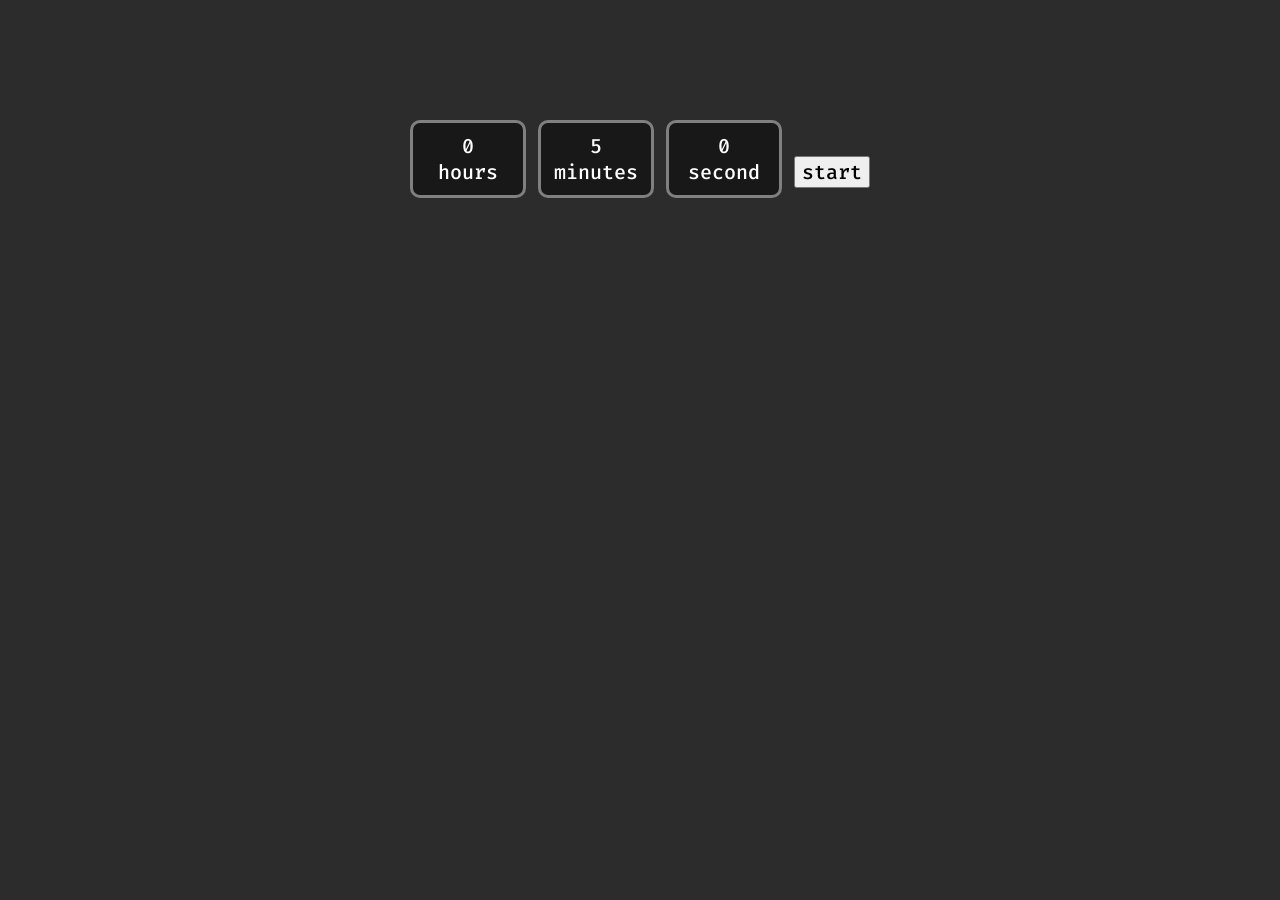
==== index.html @ ef61c363 "adding some files fixing a bug" ====
<!DOCTYPE html>
<html lang="en">
<head>

    <meta charset="UTF-8">
    <meta name="viewport" content="width=device-width, initial-scale=1.0">
    <title>Timer</title>
    <link rel="stylesheet" href="css/style.css">

</head>
<body>
    
    <section class="timer">

        <div>
            <div id="h">0</div>
            <div>hours</div>
        </div>

        <div>
            <div id="m">5</div>
            <div>minutes</div>
        </div>

        <div>
            <div id="s">0</div>
            <div>second</div>
        </div>

        <button onclick="play()" id="play"> start </button>

    </section>
<script src="js/script.js"></script>

</body>
</html>
---- css/style.css ----
@font-face {
     font-family: 'FiraCode';
     src: url(font/FiraCode-Medium.ttf);
 }

 * {
     margin: 0 auto;
     font-family: 'FiraCode';
     font-size: 20px;
     text-align: center;
 }

 body {
     background-color: #2c2c2c;
 }

 .timer>div {
     margin-top: 120px;
     color: white;
     background-color: #181818;
     border-radius: 10px;
     border: 3px solid grey;
     display: inline-block;
     padding: 10px 0;
     width: 110px;
 }
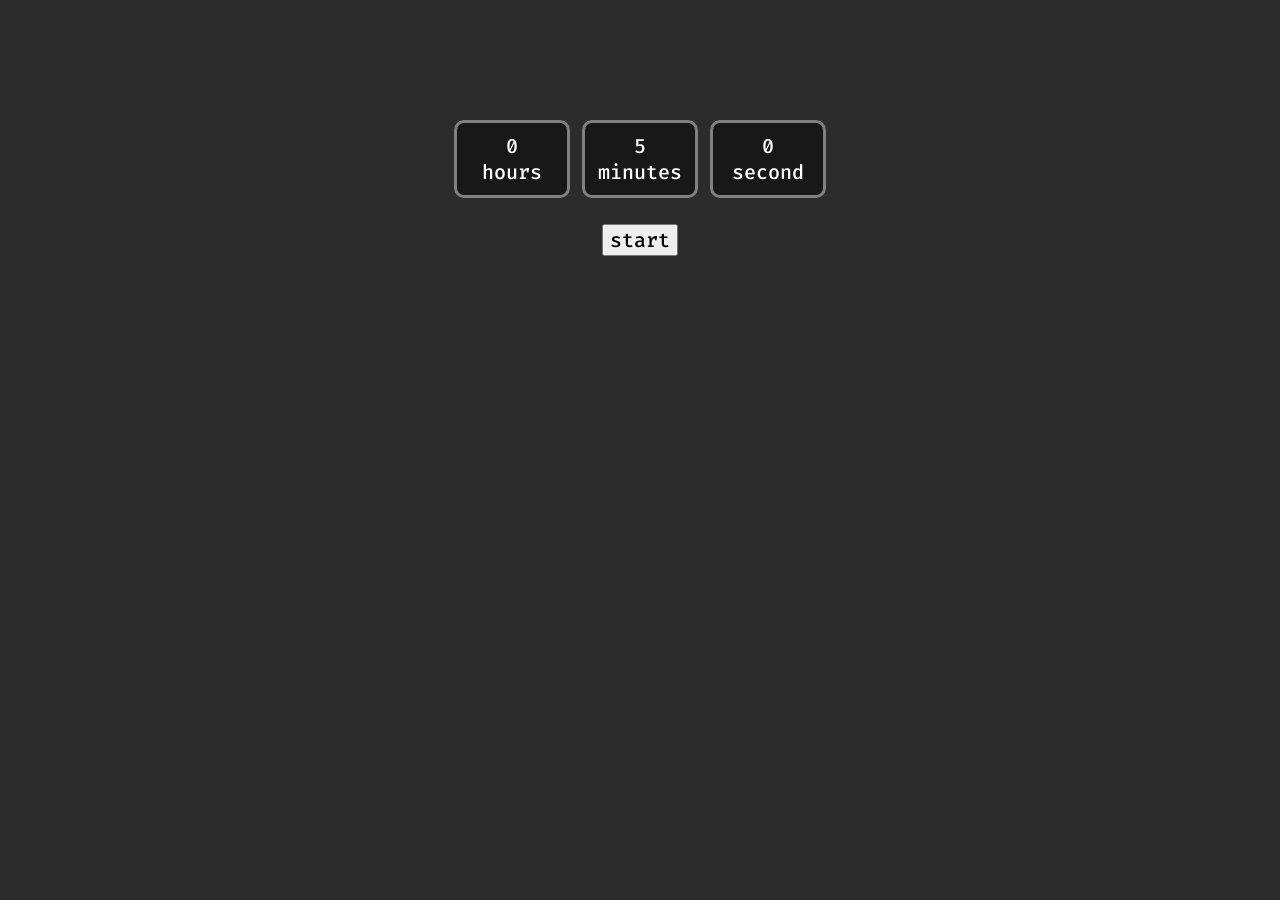
==== commit d0f4e175: "Merge pull request #1 from artin231/main making the project better" ====
--- a/index.html
+++ b/index.html
@@ -26,8 +26,10 @@
             <div id="s">0</div>
             <div>second</div>
         </div>
-
-        <button onclick="play()" id="play"> start </button>
+        <br>
+        <br>
+        <center><button onclick="play()" id="play"> start </button></center>
+        
 
     </section>
 <script src="js/script.js"></script>
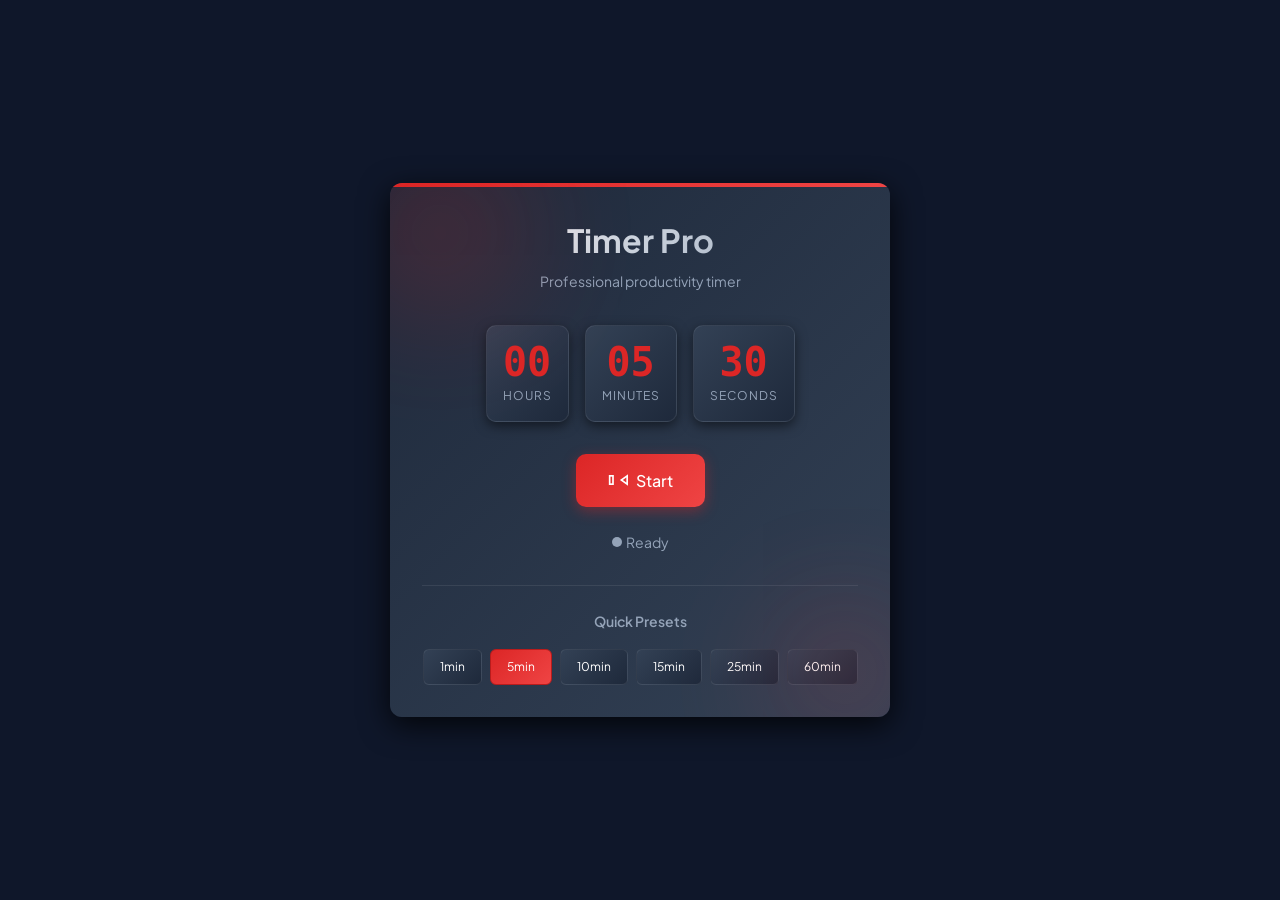
==== commit 2f333825: "Merge pull request #4 from shayanghad0/main debug" ====
--- a/index.html
+++ b/index.html
@@ -1,38 +1,916 @@
 <!DOCTYPE html>
 <html lang="en">
 <head>
-
     <meta charset="UTF-8">
     <meta name="viewport" content="width=device-width, initial-scale=1.0">
-    <title>Timer</title>
-    <link rel="stylesheet" href="css/style.css">
-
+    <title>Timer Pro - Productivity Timer</title>
+    <link rel="stylesheet" href="https://fonts.googleapis.com/css2?family=Plus+Jakarta+Sans:wght@300;400;500;600;700&display=swap">
+    <style>
+        @font-face {
+            font-family: 'VazirMatn';
+            src: url('./assets/fonts/Vazirmatn-Regular.ttf') format('truetype');
+            font-weight: 400;
+            font-style: normal;
+            font-display: swap;
+        }
+        @font-face {
+            font-family: 'VazirMatn';
+            src: url('./assets/fonts/Vazirmatn-Medium.ttf') format('truetype');
+            font-weight: 500;
+            font-style: normal;
+            font-display: swap;
+        }
+        @font-face {
+            font-family: 'VazirMatn';
+            src: url('./assets/fonts/Vazirmatn-Bold.ttf') format('truetype');
+            font-weight: 700;
+            font-style: normal;
+            font-display: swap;
+        }
+        :root {
+            --color-primary: #dc2626;
+            --color-primary-dark: #b91c1c;
+            --color-primary-light: #ef4444;
+            --color-secondary: #ef4444;
+            --color-accent: #059669;
+            --color-accent-light: #10b981;
+            --color-background: #0f172a;
+            --color-surface: #1e293b;
+            --color-foreground: #ffffff;
+            --color-muted: #334155;
+            --color-muted-foreground: #94a3b8;
+            --color-border: rgba(255, 255, 255, 0.08);
+            --color-destructive: #dc2626;
+            --color-ring: #dc2626;
+            --spacing-xs: 4px;
+            --spacing-sm: 8px;
+            --spacing-md: 16px;
+            --spacing-lg: 24px;
+            --spacing-xl: 32px;
+            --radius-sm: 6px;
+            --radius-md: 10px;
+            --radius-lg: 12px;
+            --shadow-sm: 0 1px 3px rgba(0, 0, 0, 0.3);
+            --shadow-md: 0 4px 12px rgba(0, 0, 0, 0.5);
+            --shadow-lg: 0 8px 30px rgba(0, 0, 0, 0.8);
+            --shadow-primary: 0 4px 14px rgba(220, 38, 38, 0.4);
+            --font-size-xs: 12px;
+            --font-size-sm: 14px;
+            --font-size-base: 16px;
+            --font-size-lg: 18px;
+            --font-size-xl: 24px;
+            --font-size-2xl: 32px;
+            --font-size-3xl: 40px;
+            --font-family-sans: 'VazirMatn', 'Plus Jakarta Sans', system-ui, sans-serif;
+            --font-family-mono: 'FiraCode', 'SF Mono', Monaco, monospace;
+            --transition-fast: 150ms;
+            --transition-base: 200ms;
+            --transition-slow: 300ms;
+        }
+        *, *::before, *::after {
+            box-sizing: border-box;
+            margin: 0;
+            padding: 0;
+        }
+        html {
+            -webkit-text-size-adjust: 100%;
+            -webkit-tap-highlight-color: transparent;
+        }
+        body {
+            font-family: var(--font-family-sans);
+            font-size: var(--font-size-base);
+            line-height: 1.6;
+            color: var(--color-foreground);
+            background-color: var(--color-background);
+            overflow-x: hidden;
+            height: 100vh;
+            display: flex;
+            align-items: center;
+            justify-content: center;
+            -webkit-font-smoothing: antialiased;
+            -moz-osx-font-smoothing: grayscale;
+        }
+        :focus {
+            outline: 2px solid var(--color-primary);
+            outline-offset: 2px;
+        }
+        :focus:not(:focus-visible) {
+            outline: none;
+        }
+        :focus-visible {
+            outline: 2px solid var(--color-primary);
+            outline-offset: 2px;
+        }
+        .sr-only {
+            position: absolute;
+            width: 1px;
+            height: 1px;
+            padding: 0;
+            margin: -1px;
+            overflow: hidden;
+            clip: rect(0, 0, 0, 0);
+            white-space: nowrap;
+            border: 0;
+        }
+        .timer-container {
+            background: linear-gradient(135deg, var(--color-surface), var(--color-muted));
+            border-radius: var(--radius-lg);
+            box-shadow: var(--shadow-lg);
+            padding: var(--spacing-xl);
+            width: 100%;
+            max-width: 500px;
+            margin: var(--spacing-lg);
+            position: relative;
+            overflow: hidden;
+        }
+        .timer-container::before {
+            content: '';
+            position: absolute;
+            top: 0;
+            left: 0;
+            right: 0;
+            height: 4px;
+            background: linear-gradient(90deg, var(--color-primary), var(--color-secondary));
+            animation: pulse 2s infinite;
+        }
+        @keyframes pulse {
+            0%, 100% { opacity: 0.6; }
+            50% { opacity: 1; }
+        }
+        .timer-header {
+            text-align: center;
+            margin-bottom: var(--spacing-xl);
+        }
+        .timer-title {
+            font-size: var(--font-size-2xl);
+            font-weight: 700;
+            margin-bottom: var(--spacing-xs);
+            background: linear-gradient(135deg, var(--color-foreground), var(--color-muted-foreground));
+            -webkit-background-clip: text;
+            background-clip: text;
+            color: transparent;
+        }
+        .timer-subtitle {
+            font-size: var(--font-size-sm);
+            color: var(--color-muted-foreground);
+        }
+        .timer-display {
+            display: flex;
+            justify-content: center;
+            align-items: center;
+            gap: var(--spacing-md);
+            margin-bottom: var(--spacing-xl);
+        }
+        .time-unit {
+            background: linear-gradient(135deg, var(--color-muted), var(--color-surface));
+            border-radius: var(--radius-md);
+            padding: var(--spacing-md);
+            min-width: 80px;
+            text-align: center;
+            box-shadow: var(--shadow-md);
+            transition: all var(--transition-base) ease;
+            border: 1px solid var(--color-border);
+        }
+        .time-unit:hover {
+            transform: translateY(-2px);
+            box-shadow: var(--shadow-lg);
+            border-color: var(--color-primary-light);
+        }
+        .time-value {
+            font-family: var(--font-family-mono);
+            font-size: var(--font-size-3xl);
+            font-weight: 700;
+            color: var(--color-primary);
+            line-height: 1;
+            margin-bottom: var(--spacing-xs);
+        }
+        .time-label {
+            font-size: var(--font-size-xs);
+            color: var(--color-muted-foreground);
+            text-transform: uppercase;
+            letter-spacing: 1px;
+        }
+        .controls {
+            display: flex;
+            gap: var(--spacing-md);
+            justify-content: center;
+            margin-bottom: var(--spacing-lg);
+        }
+        .btn {
+            font-family: var(--font-family-sans);
+            font-size: var(--font-size-base);
+            font-weight: 500;
+            padding: var(--spacing-md) var(--spacing-xl);
+            border: none;
+            border-radius: var(--radius-md);
+            cursor: pointer;
+            transition: all var(--transition-base) ease;
+            display: flex;
+            align-items: center;
+            gap: var(--spacing-sm);
+            position: relative;
+            overflow: hidden;
+            min-height: 44px;
+            min-width: 44px;
+        }
+        .btn::before {
+            content: '';
+            position: absolute;
+            top: 50%;
+            left: 50%;
+            width: 0;
+            height: 0;
+            border-radius: 50%;
+            background: rgba(255, 255, 255, 0.3);
+            transform: translate(-50%, -50%);
+            transition: width 0.3s, height 0.3s;
+        }
+        .btn:active::before {
+            width: 300px;
+            height: 300px;
+        }
+        .btn-primary {
+            background: linear-gradient(135deg, var(--color-primary), var(--color-secondary));
+            color: white;
+            box-shadow: var(--shadow-primary);
+        }
+        .btn-primary:hover:not(:disabled) {
+            transform: translateY(-2px);
+            box-shadow: 0 6px 20px rgba(220, 38, 38, 0.6);
+        }
+        .btn-primary:active {
+            transform: translateY(0);
+        }
+        .btn-primary:disabled {
+            opacity: 0.5;
+            cursor: not-allowed;
+            transform: none;
+        }
+        .btn-secondary {
+            background: linear-gradient(135deg, var(--color-muted), var(--color-surface));
+            color: var(--color-foreground);
+            border: 1px solid var(--color-border);
+        }
+        .btn-secondary:hover:not(:disabled) {
+            background: linear-gradient(135deg, var(--color-surface), var(--color-muted));
+            border-color: var(--color-primary-light);
+        }
+        .btn-secondary:active {
+            transform: translateY(0);
+        }
+        .btn-icon {
+            width: 20px;
+            height: 20px;
+        }
+        .timer-status {
+            text-align: center;
+            margin-top: var(--spacing-lg);
+            font-size: var(--font-size-sm);
+            color: var(--color-muted-foreground);
+            display: flex;
+            align-items: center;
+            justify-content: center;
+            gap: var(--spacing-xs);
+        }
+        .status-indicator {
+            width: 10px;
+            height: 10px;
+            border-radius: 50%;
+            background: var(--color-muted-foreground);
+            transition: all var(--transition-base) ease;
+        }
+        .status-indicator.running {
+            background: var(--color-accent);
+            box-shadow: 0 0 10px var(--color-accent);
+            animation: blink 1s infinite;
+        }
+        @keyframes blink {
+            0%, 50% { opacity: 1; }
+            51%, 100% { opacity: 0.5; }
+        }
+        .preset-controls {
+            margin-top: var(--spacing-xl);
+            padding-top: var(--spacing-lg);
+            border-top: 1px solid var(--color-border);
+        }
+        .preset-title {
+            font-size: var(--font-size-sm);
+            font-weight: 600;
+            margin-bottom: var(--spacing-md);
+            color: var(--color-muted-foreground);
+            text-align: center;
+        }
+        .preset-buttons {
+            display: flex;
+            gap: var(--spacing-sm);
+            justify-content: center;
+            flex-wrap: wrap;
+        }
+        .preset-btn {
+            font-family: var(--font-family-sans);
+            font-size: var(--font-size-xs);
+            padding: var(--spacing-xs) var(--spacing-md);
+            background: linear-gradient(135deg, var(--color-muted), var(--color-surface));
+            border: 1px solid var(--color-border);
+            border-radius: var(--radius-sm);
+            color: var(--color-foreground);
+            cursor: pointer;
+            transition: all var(--transition-fast) ease;
+            min-height: 36px;
+        }
+        .preset-btn:hover {
+            background: linear-gradient(135deg, var(--color-primary-light), var(--color-primary));
+            color: white;
+            border-color: var(--color-primary);
+            transform: translateY(-1px);
+        }
+        .preset-btn.active {
+            background: linear-gradient(135deg, var(--color-primary), var(--color-secondary));
+            color: white;
+            border-color: var(--color-primary-dark);
+        }
+        .visual-effects {
+            position: absolute;
+            top: 0;
+            left: 0;
+            right: 0;
+            bottom: 0;
+            pointer-events: none;
+            overflow: hidden;
+            border-radius: var(--radius-lg);
+        }
+        .effect {
+            position: absolute;
+            border-radius: 50%;
+            filter: blur(60px);
+            opacity: 0.3;
+            animation: float 6s infinite ease-in-out;
+        }
+        @keyframes float {
+            0%, 100% { transform: translateY(0) translateX(0); }
+            50% { transform: translateY(-20px) translateX(10px); }
+        }
+        .effect-1 {
+            width: 200px;
+            height: 200px;
+            background: radial-gradient(circle, var(--color-primary), transparent);
+            top: -50px;
+            left: -50px;
+            animation-delay: 0s;
+        }
+        .effect-2 {
+            width: 150px;
+            height: 150px;
+            background: radial-gradient(circle, var(--color-secondary), transparent);
+            bottom: -30px;
+            right: -30px;
+            animation-delay: 2s;
+        }
+        .visually-hidden {
+            position: absolute;
+            width: 1px;
+            height: 1px;
+            padding: 0;
+            margin: -1px;
+            overflow: hidden;
+            clip: rect(0, 0, 0, 0);
+            white-space: nowrap;
+            border: 0;
+        }
+        .hidden {
+            display: none !important;
+        }
+        @media (max-width: 480px) {
+            .timer-container {
+                margin: var(--spacing-md);
+                padding: var(--spacing-lg);
+            }
+            .time-unit {
+                min-width: 60px;
+                padding: var(--spacing-sm);
+            }
+            .time-value {
+                font-size: var(--font-size-2xl);
+            }
+            .btn {
+                padding: var(--spacing-sm) var(--spacing-lg);
+                font-size: var(--font-size-sm);
+            }
+        }
+        @media (max-width: 375px) {
+            .timer-display {
+                flex-wrap: wrap;
+                gap: var(--spacing-sm);
+            }
+            .time-unit {
+                min-width: 50px;
+                padding: var(--spacing-xs);
+            }
+            .time-value {
+                font-size: var(--font-size-xl);
+            }
+        }
+    </style>
 </head>
 <body>
+    <main class="timer-container">
+        <div class="visual-effects">
+            <div class="effect effect-1"></div>
+            <div class="effect effect-2"></div>
+        </div>
+        
+        <header class="timer-header">
+            <h1 class="timer-title">Timer Pro</h1>
+            <p class="timer-subtitle">Professional productivity timer</p>
+        </header>
+        
+        <section class="timer-display" aria-label="Timer display">
+            <div class="time-unit" role="timer" aria-label="hours">
+                <div class="time-value" id="h" aria-live="polite">00</div>
+                <div class="time-label">Hours</div>
+            </div>
+            <div class="time-unit" role="timer" aria-label="minutes">
+                <div class="time-value" id="m" aria-live="polite">05</div>
+                <div class="time-label">Minutes</div>
+            </div>
+            <div class="time-unit" role="timer" aria-label="seconds">
+                <div class="time-value" id="s" aria-live="polite">30</div>
+                <div class="time-label">Seconds</div>
+            </div>
+        </section>
+        
+        <section class="controls" aria-label="Timer controls">
+            <button id="play" class="btn btn-primary" aria-label="Start timer">
+                <svg class="btn-icon" viewBox="0 0 24 24" fill="none" stroke="currentColor" stroke-width="2">
+                    <path d="M23 7l-7 5 7 5V7z"></path>
+                    <rect x="2" y="7" width="4" height="10"></rect>
+                </svg>
+                <span>Start</span>
+            </button>
+            <button id="reset" class="btn btn-secondary hidden" aria-label="Reset timer">
+                <svg class="btn-icon" viewBox="0 0 24 24" fill="none" stroke="currentColor" stroke-width="2">
+                    <path d="M23 3a10 10 0 01-10 10M13 13L9 9m0 0l4-4m-4 4h12"></path>
+                </svg>
+                <span>Reset</span>
+            </button>
+        </section>
+        
+        <div class="timer-status" id="status" role="status" aria-live="polite">
+            <div class="status-indicator" id="status-indicator"></div>
+            <span id="status-text">Ready</span>
+        </div>
+        
+        <section class="preset-controls" aria-label="Quick presets">
+            <h2 class="preset-title">Quick Presets</h2>
+            <div class="preset-buttons">
+                <button class="preset-btn" data-minutes="1">1min</button>
+                <button class="preset-btn active" data-minutes="5">5min</button>
+                <button class="preset-btn" data-minutes="10">10min</button>
+                <button class="preset-btn" data-minutes="15">15min</button>
+                <button class="preset-btn" data-minutes="25">25min</button>
+                <button class="preset-btn" data-minutes="60">60min</button>
+            </div>
+        </section>
+        
+        <div id="error-message" class="sr-only" role="alert"></div>
+    </main>
     
-    <section class="timer">
-
-        <div>
-            <div id="h">0</div>
-            <div>hours</div>
-        </div>
-
-        <div>
-            <div id="m">5</div>
-            <div>minutes</div>
-        </div>
-
-        <div>
-            <div id="s">0</div>
-            <div>second</div>
-        </div>
-        <br>
-        <br>
-        <center><button onclick="play()" id="play"> start </button></center>
-        
-
-    </section>
-<script src="js/script.js"></script>
-
+    <audio id="startSound" preload="metadata">
+        <source src="sounds/start.mp3" type="audio/mpeg">
+        Your browser does not support the audio element.
+    </audio>
+    <audio id="stopSound" preload="metadata">
+        <source src="sounds/stop.mp3" type="audio/mpeg">
+        Your browser does not support the audio element.
+    </audio>
+    <audio id="resetSound" preload="metadata">
+        <source src="sounds/reset.mp3" type="audio/mpeg">
+        Your browser does not support the audio element.
+    </audio>
+    
+    <script>
+        // Initialize timer application
+        const appState = {
+            h: 0,
+            m: 5,
+            s: 30,
+            isRunning: false,
+            intervalId: null,
+            timerStart: null,
+            totalTimeMs: 330000,
+            initialHours: 0,
+            initialMinutes: 5,
+            initialSeconds: 30
+        };
+        
+        // Create audio context for fallback sounds when files aren't available
+        let audioContext = null;
+        
+        // Initialize Web Audio API for system sounds
+        function initAudioContext() {
+            try {
+                audioContext = new (window.AudioContext || window.webkitAudioContext)();
+            } catch (e) {
+                console.log('Web Audio API not available:', e);
+            }
+        }
+        
+        // Play sound with fallback
+        function playSound(type) {
+            const audio = document.getElementById(type + 'Sound');
+            if (audio) {
+                audio.currentTime = 0;
+                audio.play().catch(e => {
+                    console.log(`Failed to play ${type} sound:`, e);
+                    // Try Web Audio API fallback
+                    playSystemSound(type);
+                });
+            } else {
+                playSystemSound(type);
+            }
+        }
+        
+        // System sound fallback
+        function playSystemSound(type) {
+            if (!audioContext) {
+                initAudioContext();
+            }
+            if (audioContext) {
+                try {
+                    const oscillator = audioContext.createOscillator();
+                    const gainNode = audioContext.createGain();
+                    oscillator.connect(gainNode);
+                    gainNode.connect(audioContext.destination);
+                    
+                    oscillator.type = 'sine';
+                    oscillator.frequency.setValueAtTime(type === 'start' ? 800 : 600, audioContext.currentTime);
+                    gainNode.gain.setValueAtTime(0.1, audioContext.currentTime);
+                    gainNode.gain.exponentialRampToValueAtTime(0.01, audioContext.currentTime + 0.05);
+                    oscillator.start();
+                    oscillator.stop(audioContext.currentTime + 0.05);
+                } catch (e) {
+                    console.log('Could not play system sound:', e);
+                }
+            }
+        }
+        
+        // Update display with smooth transitions
+        function updateDisplay(h, m, s) {
+            const hb = document.getElementById("h");
+            const mb = document.getElementById("m");
+            const sb = document.getElementById("s");
+            
+            if (hb) {
+                const newValue = String(h).padStart(2, '0');
+                if (hb.innerHTML !== newValue) {
+                    hb.innerHTML = newValue;
+                    hb.style.transition = 'none';
+                    hb.offsetHeight;
+                    hb.style.transition = 'all 0.3s ease';
+                    hb.style.transform = 'scale(1.2)';
+                    setTimeout(() => {
+                        hb.style.transform = 'scale(1)';
+                    }, 300);
+                }
+            }
+            
+            if (mb) {
+                const newValue = String(m).padStart(2, '0');
+                if (mb.innerHTML !== newValue) {
+                    mb.innerHTML = newValue;
+                    mb.style.transition = 'none';
+                    mb.offsetHeight;
+                    mb.style.transition = 'all 0.3s ease';
+                    mb.style.transform = 'scale(1.2)';
+                    setTimeout(() => {
+                        mb.style.transform = 'scale(1)';
+                    }, 300);
+                }
+            }
+            
+            if (sb) {
+                const newValue = String(s).padStart(2, '0');
+                if (sb.innerHTML !== newValue) {
+                    sb.innerHTML = newValue;
+                    sb.style.transition = 'none';
+                    sb.offsetHeight;
+                    sb.style.transition = 'all 0.3s ease';
+                    sb.style.transform = 'scale(1.2)';
+                    setTimeout(() => {
+                        sb.style.transform = 'scale(1)';
+                    }, 300);
+                }
+            }
+        }
+        
+        // Validate and update timer with error handling
+        function updateTimer() {
+            const remainingTime = appState.totalTimeMs - (Date.now() - appState.timerStart);
+            
+            if (remainingTime <= 0) {
+                clearInterval(appState.intervalId);
+                appState.intervalId = null;
+                appState.isRunning = false;
+                appState.h = 0;
+                appState.m = 0;
+                appState.s = 0;
+                updateDisplay(appState.h, appState.m, appState.s);
+                playSound('stop');
+                updateStatus('Complete! 🎉', false);
+                showError('Timer complete!');
+                document.getElementById("reset").classList.remove('hidden');
+                updatePlayButton(false);
+                return;
+            }
+            
+            appState.h = Math.floor(remainingTime / 3600000);
+            appState.m = Math.floor((remainingTime % 3600000) / 60000);
+            appState.s = Math.floor((remainingTime % 60000) / 1000);
+            
+            updateDisplay(appState.h, appState.m, appState.s);
+        }
+        
+        // Update play button state
+        function updatePlayButton(isRunning) {
+            const playBtn = document.getElementById("play");
+            const span = playBtn.querySelector('span');
+            const svg = playBtn.querySelector('svg');
+            
+            if (isRunning) {
+                playBtn.setAttribute('aria-label', 'Pause timer');
+                span.textContent = 'Pause';
+                svg.innerHTML = '<rect x="4" y="4" width="16" height="16" rx="2" fill="currentColor"></rect>';
+            } else {
+                playBtn.setAttribute('aria-label', 'Start timer');
+                span.textContent = 'Start';
+                svg.innerHTML = '<path d="M23 7l-7 5 7 5V7z"></path><rect x="2" y="7" width="4" height="10"></rect>';
+            }
+        }
+        
+        // Play button with haptic feedback
+        function play() {
+            if (!appState.isRunning) {
+                // Input validation
+                if (isNaN(appState.h) || isNaN(appState.m) || isNaN(appState.s)) {
+                    showError('Invalid timer values');
+                    return;
+                }
+                
+                playSound('start');
+                
+                // Haptic feedback if available
+                if ('vibrate' in navigator) {
+                    navigator.vibrate(10);
+                }
+                
+                appState.timerStart = Date.now();
+                appState.intervalId = setInterval(updateTimer, 1000);
+                appState.isRunning = true;
+                
+                updatePlayButton(true);
+                updateStatus('Running', true);
+                document.getElementById("reset").classList.add('hidden');
+                
+            } else {
+                playSound('stop');
+                
+                if ('vibrate' in navigator) {
+                    navigator.vibrate(20);
+                }
+                
+                clearInterval(appState.intervalId);
+                appState.intervalId = null;
+                appState.isRunning = false;
+                
+                updatePlayButton(false);
+                updateStatus('Paused', false);
+                document.getElementById("reset").classList.remove('hidden');
+            }
+        }
+        
+        // Reset timer
+        function resetTimer() {
+            playSound('reset');
+            
+            if ('vibrate' in navigator) {
+                navigator.vibrate(30);
+            }
+            
+            clearInterval(appState.intervalId);
+            appState.intervalId = null;
+            appState.isRunning = false;
+            appState.h = appState.initialHours;
+            appState.m = appState.initialMinutes;
+            appState.s = appState.initialSeconds;
+            appState.totalTimeMs = (appState.initialHours * 3600 + appState.initialMinutes * 60 + appState.initialSeconds) * 1000;
+            
+            updateDisplay(appState.h, appState.m, appState.s);
+            updatePlayButton(false);
+            document.getElementById("reset").classList.add('hidden');
+            updateStatus('Ready', false);
+            hideError();
+            
+            // Highlight the active preset
+            const presetBtns = document.querySelectorAll('.preset-btn');
+            presetBtns.forEach(btn => {
+                const minutes = parseInt(btn.getAttribute('data-minutes'));
+                btn.classList.toggle('active', minutes === appState.initialMinutes);
+            });
+        }
+        
+        // Set preset time
+        function setPreset(minutes, event) {
+            if (appState.isRunning) {
+                return; // Don't allow changing while running
+            }
+            
+            // Reset timer first
+            clearInterval(appState.intervalId);
+            appState.intervalId = null;
+            appState.isRunning = false;
+            
+            // Set new time
+            appState.initialHours = 0;
+            appState.initialMinutes = minutes;
+            appState.initialSeconds = 0;
+            appState.h = 0;
+            appState.m = minutes;
+            appState.s = 0;
+            appState.totalTimeMs = minutes * 60 * 1000;
+            
+            // Update preset buttons
+            const presetBtns = document.querySelectorAll('.preset-btn');
+            presetBtns.forEach(btn => {
+                const btnMinutes = parseInt(btn.getAttribute('data-minutes'));
+                btn.classList.toggle('active', btnMinutes === minutes);
+            });
+            
+            updateDisplay(appState.h, appState.m, appState.s);
+            updatePlayButton(false);
+            document.getElementById("reset").classList.add('hidden');
+            updateStatus(`Preset: ${minutes} minutes`, false);
+            hideError();
+            
+            // Visual feedback
+            if (event && event.target) {
+                const btn = event.target.closest('.preset-btn');
+                if (btn) {
+                    btn.style.transform = 'scale(1.1)';
+                    setTimeout(() => {
+                        btn.style.transform = 'scale(1)';
+                    }, 200);
+                }
+            }
+        }
+        
+        // Update status display
+        function updateStatus(text, isRunning) {
+            const statusText = document.getElementById("status-text");
+            const statusIndicator = document.getElementById("status-indicator");
+            
+            statusText.textContent = text;
+            statusIndicator.classList.toggle('running', isRunning);
+        }
+        
+        // Show error message
+        function showError(message) {
+            const errorElement = document.getElementById("error-message");
+            errorElement.textContent = message;
+            errorElement.classList.remove('sr-only');
+            
+            // Announce to screen readers
+            const announcement = document.createElement('div');
+            announcement.setAttribute('aria-live', 'assertive');
+            announcement.className = 'sr-only';
+            announcement.textContent = message;
+            document.body.appendChild(announcement);
+            
+            setTimeout(() => {
+                errorElement.classList.add('sr-only');
+                announcement.remove();
+            }, 3000);
+        }
+        
+        // Hide error message
+        function hideError() {
+            const errorElement = document.getElementById("error-message");
+            errorElement.classList.add('sr-only');
+        }
+        
+        // Keyboard shortcuts
+        document.addEventListener('keydown', (e) => {
+            // Escape key for reset
+            if (e.key === 'Escape') {
+                e.preventDefault();
+                if (appState.isRunning) {
+                    play();
+                } else {
+                    resetTimer();
+                }
+            }
+            
+            // Space bar for play/pause
+            if (e.key === ' ' && !e.target.closest('button')) {
+                e.preventDefault();
+                play();
+            }
+            
+            // Number keys for presets (1-6)
+            if (e.key >= '1' && e.key <= '6' && !e.target.closest('input')) {
+                e.preventDefault();
+                const presets = [1, 5, 10, 15, 25, 60];
+                const index = parseInt(e.key) - 1;
+                if (index < presets.length) {
+                    setPreset(presets[index], null);
+                }
+            }
+        });
+        
+        // Handle visibility change
+        document.addEventListener('visibilitychange', () => {
+            if (document.hidden) {
+                // Pause timer when tab is hidden
+                if (appState.isRunning) {
+                    clearInterval(appState.intervalId);
+                    appState.isRunning = false;
+                    updateStatus('Paused (tab hidden)', false);
+                    updatePlayButton(false);
+                }
+            } else {
+                // Resume timer when tab is visible
+                if (!appState.isRunning && appState.intervalId === null && appState.timerStart !== null) {
+                    const remainingTime = appState.totalTimeMs - (Date.now() - appState.timerStart);
+                    if (remainingTime > 0) {
+                        appState.intervalId = setInterval(updateTimer, 1000);
+                        appState.isRunning = true;
+                        updateStatus('Running', true);
+                        updatePlayButton(true);
+                    }
+                }
+            }
+        });
+        
+        // Initialize app
+        function init() {
+            initAudioContext();
+            updateDisplay(appState.h, appState.m, appState.s);
+            
+            // Set initial active preset (5min)
+            const presetBtns = document.querySelectorAll('.preset-btn');
+            presetBtns.forEach(btn => {
+                const minutes = parseInt(btn.getAttribute('data-minutes'));
+                btn.classList.toggle('active', minutes === 5);
+            });
+            
+            // Add event listeners to preset buttons
+            presetBtns.forEach(btn => {
+                btn.addEventListener('click', function(e) {
+                    const minutes = parseInt(this.getAttribute('data-minutes'));
+                    setPreset(minutes, e);
+                });
+            });
+            
+            // Add event listener to play button
+            document.getElementById('play').addEventListener('click', play);
+            
+            // Add event listener to reset button
+            document.getElementById('reset').addEventListener('click', resetTimer);
+            
+            // Add reduced motion support
+            const prefersReducedMotion = window.matchMedia('(prefers-reduced-motion: reduce)');
+            if (prefersReducedMotion.matches) {
+                document.body.style.setProperty('--transition-fast', '0s');
+                document.body.style.setProperty('--transition-base', '0s');
+                document.body.style.setProperty('--transition-slow', '0s');
+            }
+            
+            // Add touch feedback for mobile
+            const buttons = document.querySelectorAll('.btn, .preset-btn');
+            buttons.forEach(btn => {
+                btn.addEventListener('touchstart', () => {
+                    btn.style.transform = 'scale(0.95)';
+                }, { passive: true });
+                
+                btn.addEventListener('touchend', () => {
+                    setTimeout(() => {
+                        btn.style.transform = '';
+                    }, 100);
+                });
+            });
+            
+            // Add error handling for audio files
+            const audioElements = document.querySelectorAll('audio');
+            audioElements.forEach(audio => {
+                audio.addEventListener('error', () => {
+                    console.log('Audio file failed to load, will use system sounds');
+                });
+            });
+            
+            console.log('Timer Pro initialized successfully!');
+        }
+        
+        // Start the application
+        init();
+    </script>
 </body>
 </html>
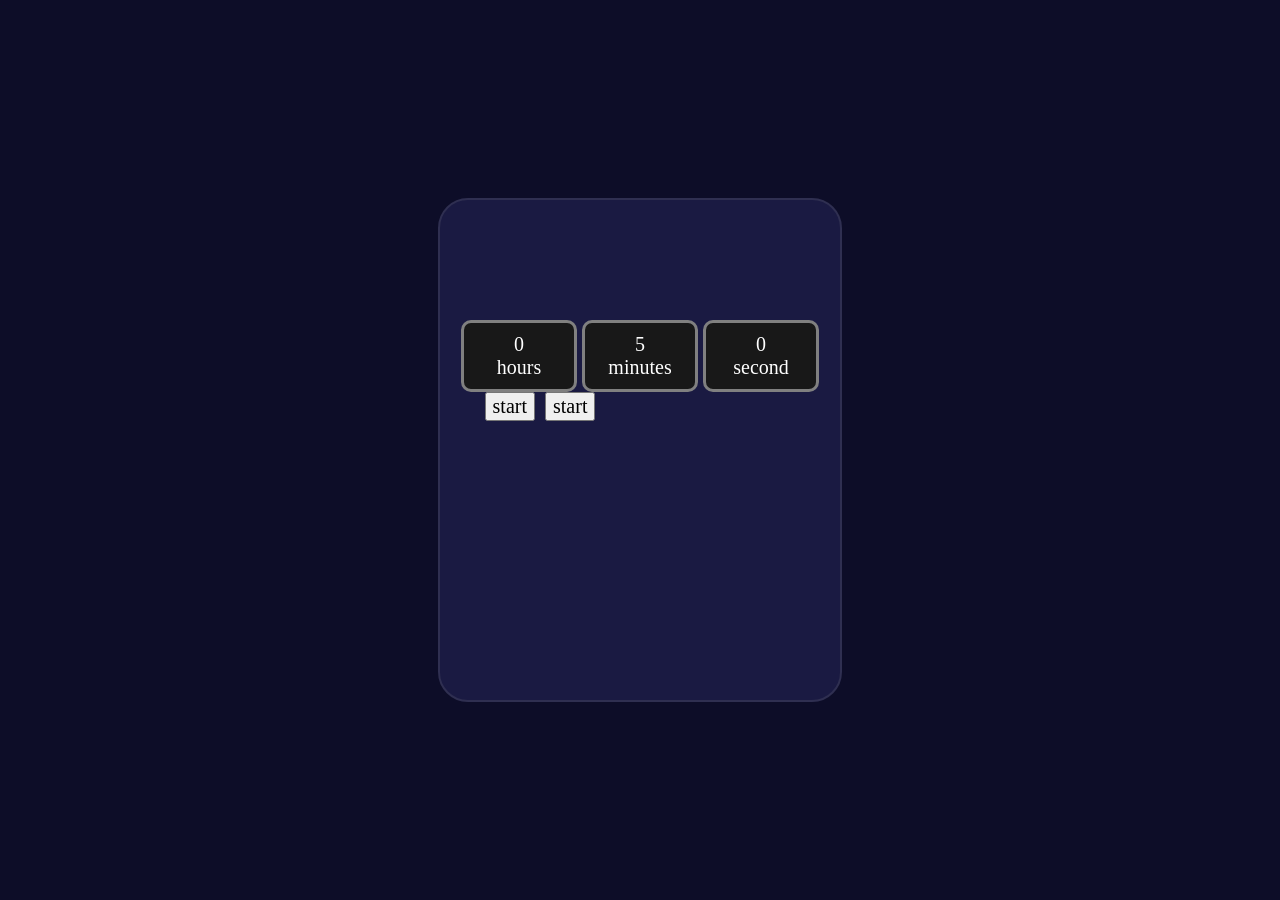
==== commit 50b0be6b: "i am changin the style of this timer and it will be in a box" ====
--- a/index.html
+++ b/index.html
@@ -1,916 +1,53 @@
 <!DOCTYPE html>
 <html lang="en">
+
 <head>
+
     <meta charset="UTF-8">
     <meta name="viewport" content="width=device-width, initial-scale=1.0">
-    <title>Timer Pro - Productivity Timer</title>
-    <link rel="stylesheet" href="https://fonts.googleapis.com/css2?family=Plus+Jakarta+Sans:wght@300;400;500;600;700&display=swap">
-    <style>
-        @font-face {
-            font-family: 'VazirMatn';
-            src: url('./assets/fonts/Vazirmatn-Regular.ttf') format('truetype');
-            font-weight: 400;
-            font-style: normal;
-            font-display: swap;
-        }
-        @font-face {
-            font-family: 'VazirMatn';
-            src: url('./assets/fonts/Vazirmatn-Medium.ttf') format('truetype');
-            font-weight: 500;
-            font-style: normal;
-            font-display: swap;
-        }
-        @font-face {
-            font-family: 'VazirMatn';
-            src: url('./assets/fonts/Vazirmatn-Bold.ttf') format('truetype');
-            font-weight: 700;
-            font-style: normal;
-            font-display: swap;
-        }
-        :root {
-            --color-primary: #dc2626;
-            --color-primary-dark: #b91c1c;
-            --color-primary-light: #ef4444;
-            --color-secondary: #ef4444;
-            --color-accent: #059669;
-            --color-accent-light: #10b981;
-            --color-background: #0f172a;
-            --color-surface: #1e293b;
-            --color-foreground: #ffffff;
-            --color-muted: #334155;
-            --color-muted-foreground: #94a3b8;
-            --color-border: rgba(255, 255, 255, 0.08);
-            --color-destructive: #dc2626;
-            --color-ring: #dc2626;
-            --spacing-xs: 4px;
-            --spacing-sm: 8px;
-            --spacing-md: 16px;
-            --spacing-lg: 24px;
-            --spacing-xl: 32px;
-            --radius-sm: 6px;
-            --radius-md: 10px;
-            --radius-lg: 12px;
-            --shadow-sm: 0 1px 3px rgba(0, 0, 0, 0.3);
-            --shadow-md: 0 4px 12px rgba(0, 0, 0, 0.5);
-            --shadow-lg: 0 8px 30px rgba(0, 0, 0, 0.8);
-            --shadow-primary: 0 4px 14px rgba(220, 38, 38, 0.4);
-            --font-size-xs: 12px;
-            --font-size-sm: 14px;
-            --font-size-base: 16px;
-            --font-size-lg: 18px;
-            --font-size-xl: 24px;
-            --font-size-2xl: 32px;
-            --font-size-3xl: 40px;
-            --font-family-sans: 'VazirMatn', 'Plus Jakarta Sans', system-ui, sans-serif;
-            --font-family-mono: 'FiraCode', 'SF Mono', Monaco, monospace;
-            --transition-fast: 150ms;
-            --transition-base: 200ms;
-            --transition-slow: 300ms;
-        }
-        *, *::before, *::after {
-            box-sizing: border-box;
-            margin: 0;
-            padding: 0;
-        }
-        html {
-            -webkit-text-size-adjust: 100%;
-            -webkit-tap-highlight-color: transparent;
-        }
-        body {
-            font-family: var(--font-family-sans);
-            font-size: var(--font-size-base);
-            line-height: 1.6;
-            color: var(--color-foreground);
-            background-color: var(--color-background);
-            overflow-x: hidden;
-            height: 100vh;
-            display: flex;
-            align-items: center;
-            justify-content: center;
-            -webkit-font-smoothing: antialiased;
-            -moz-osx-font-smoothing: grayscale;
-        }
-        :focus {
-            outline: 2px solid var(--color-primary);
-            outline-offset: 2px;
-        }
-        :focus:not(:focus-visible) {
-            outline: none;
-        }
-        :focus-visible {
-            outline: 2px solid var(--color-primary);
-            outline-offset: 2px;
-        }
-        .sr-only {
-            position: absolute;
-            width: 1px;
-            height: 1px;
-            padding: 0;
-            margin: -1px;
-            overflow: hidden;
-            clip: rect(0, 0, 0, 0);
-            white-space: nowrap;
-            border: 0;
-        }
-        .timer-container {
-            background: linear-gradient(135deg, var(--color-surface), var(--color-muted));
-            border-radius: var(--radius-lg);
-            box-shadow: var(--shadow-lg);
-            padding: var(--spacing-xl);
-            width: 100%;
-            max-width: 500px;
-            margin: var(--spacing-lg);
-            position: relative;
-            overflow: hidden;
-        }
-        .timer-container::before {
-            content: '';
-            position: absolute;
-            top: 0;
-            left: 0;
-            right: 0;
-            height: 4px;
-            background: linear-gradient(90deg, var(--color-primary), var(--color-secondary));
-            animation: pulse 2s infinite;
-        }
-        @keyframes pulse {
-            0%, 100% { opacity: 0.6; }
-            50% { opacity: 1; }
-        }
-        .timer-header {
-            text-align: center;
-            margin-bottom: var(--spacing-xl);
-        }
-        .timer-title {
-            font-size: var(--font-size-2xl);
-            font-weight: 700;
-            margin-bottom: var(--spacing-xs);
-            background: linear-gradient(135deg, var(--color-foreground), var(--color-muted-foreground));
-            -webkit-background-clip: text;
-            background-clip: text;
-            color: transparent;
-        }
-        .timer-subtitle {
-            font-size: var(--font-size-sm);
-            color: var(--color-muted-foreground);
-        }
-        .timer-display {
-            display: flex;
-            justify-content: center;
-            align-items: center;
-            gap: var(--spacing-md);
-            margin-bottom: var(--spacing-xl);
-        }
-        .time-unit {
-            background: linear-gradient(135deg, var(--color-muted), var(--color-surface));
-            border-radius: var(--radius-md);
-            padding: var(--spacing-md);
-            min-width: 80px;
-            text-align: center;
-            box-shadow: var(--shadow-md);
-            transition: all var(--transition-base) ease;
-            border: 1px solid var(--color-border);
-        }
-        .time-unit:hover {
-            transform: translateY(-2px);
-            box-shadow: var(--shadow-lg);
-            border-color: var(--color-primary-light);
-        }
-        .time-value {
-            font-family: var(--font-family-mono);
-            font-size: var(--font-size-3xl);
-            font-weight: 700;
-            color: var(--color-primary);
-            line-height: 1;
-            margin-bottom: var(--spacing-xs);
-        }
-        .time-label {
-            font-size: var(--font-size-xs);
-            color: var(--color-muted-foreground);
-            text-transform: uppercase;
-            letter-spacing: 1px;
-        }
-        .controls {
-            display: flex;
-            gap: var(--spacing-md);
-            justify-content: center;
-            margin-bottom: var(--spacing-lg);
-        }
-        .btn {
-            font-family: var(--font-family-sans);
-            font-size: var(--font-size-base);
-            font-weight: 500;
-            padding: var(--spacing-md) var(--spacing-xl);
-            border: none;
-            border-radius: var(--radius-md);
-            cursor: pointer;
-            transition: all var(--transition-base) ease;
-            display: flex;
-            align-items: center;
-            gap: var(--spacing-sm);
-            position: relative;
-            overflow: hidden;
-            min-height: 44px;
-            min-width: 44px;
-        }
-        .btn::before {
-            content: '';
-            position: absolute;
-            top: 50%;
-            left: 50%;
-            width: 0;
-            height: 0;
-            border-radius: 50%;
-            background: rgba(255, 255, 255, 0.3);
-            transform: translate(-50%, -50%);
-            transition: width 0.3s, height 0.3s;
-        }
-        .btn:active::before {
-            width: 300px;
-            height: 300px;
-        }
-        .btn-primary {
-            background: linear-gradient(135deg, var(--color-primary), var(--color-secondary));
-            color: white;
-            box-shadow: var(--shadow-primary);
-        }
-        .btn-primary:hover:not(:disabled) {
-            transform: translateY(-2px);
-            box-shadow: 0 6px 20px rgba(220, 38, 38, 0.6);
-        }
-        .btn-primary:active {
-            transform: translateY(0);
-        }
-        .btn-primary:disabled {
-            opacity: 0.5;
-            cursor: not-allowed;
-            transform: none;
-        }
-        .btn-secondary {
-            background: linear-gradient(135deg, var(--color-muted), var(--color-surface));
-            color: var(--color-foreground);
-            border: 1px solid var(--color-border);
-        }
-        .btn-secondary:hover:not(:disabled) {
-            background: linear-gradient(135deg, var(--color-surface), var(--color-muted));
-            border-color: var(--color-primary-light);
-        }
-        .btn-secondary:active {
-            transform: translateY(0);
-        }
-        .btn-icon {
-            width: 20px;
-            height: 20px;
-        }
-        .timer-status {
-            text-align: center;
-            margin-top: var(--spacing-lg);
-            font-size: var(--font-size-sm);
-            color: var(--color-muted-foreground);
-            display: flex;
-            align-items: center;
-            justify-content: center;
-            gap: var(--spacing-xs);
-        }
-        .status-indicator {
-            width: 10px;
-            height: 10px;
-            border-radius: 50%;
-            background: var(--color-muted-foreground);
-            transition: all var(--transition-base) ease;
-        }
-        .status-indicator.running {
-            background: var(--color-accent);
-            box-shadow: 0 0 10px var(--color-accent);
-            animation: blink 1s infinite;
-        }
-        @keyframes blink {
-            0%, 50% { opacity: 1; }
-            51%, 100% { opacity: 0.5; }
-        }
-        .preset-controls {
-            margin-top: var(--spacing-xl);
-            padding-top: var(--spacing-lg);
-            border-top: 1px solid var(--color-border);
-        }
-        .preset-title {
-            font-size: var(--font-size-sm);
-            font-weight: 600;
-            margin-bottom: var(--spacing-md);
-            color: var(--color-muted-foreground);
-            text-align: center;
-        }
-        .preset-buttons {
-            display: flex;
-            gap: var(--spacing-sm);
-            justify-content: center;
-            flex-wrap: wrap;
-        }
-        .preset-btn {
-            font-family: var(--font-family-sans);
-            font-size: var(--font-size-xs);
-            padding: var(--spacing-xs) var(--spacing-md);
-            background: linear-gradient(135deg, var(--color-muted), var(--color-surface));
-            border: 1px solid var(--color-border);
-            border-radius: var(--radius-sm);
-            color: var(--color-foreground);
-            cursor: pointer;
-            transition: all var(--transition-fast) ease;
-            min-height: 36px;
-        }
-        .preset-btn:hover {
-            background: linear-gradient(135deg, var(--color-primary-light), var(--color-primary));
-            color: white;
-            border-color: var(--color-primary);
-            transform: translateY(-1px);
-        }
-        .preset-btn.active {
-            background: linear-gradient(135deg, var(--color-primary), var(--color-secondary));
-            color: white;
-            border-color: var(--color-primary-dark);
-        }
-        .visual-effects {
-            position: absolute;
-            top: 0;
-            left: 0;
-            right: 0;
-            bottom: 0;
-            pointer-events: none;
-            overflow: hidden;
-            border-radius: var(--radius-lg);
-        }
-        .effect {
-            position: absolute;
-            border-radius: 50%;
-            filter: blur(60px);
-            opacity: 0.3;
-            animation: float 6s infinite ease-in-out;
-        }
-        @keyframes float {
-            0%, 100% { transform: translateY(0) translateX(0); }
-            50% { transform: translateY(-20px) translateX(10px); }
-        }
-        .effect-1 {
-            width: 200px;
-            height: 200px;
-            background: radial-gradient(circle, var(--color-primary), transparent);
-            top: -50px;
-            left: -50px;
-            animation-delay: 0s;
-        }
-        .effect-2 {
-            width: 150px;
-            height: 150px;
-            background: radial-gradient(circle, var(--color-secondary), transparent);
-            bottom: -30px;
-            right: -30px;
-            animation-delay: 2s;
-        }
-        .visually-hidden {
-            position: absolute;
-            width: 1px;
-            height: 1px;
-            padding: 0;
-            margin: -1px;
-            overflow: hidden;
-            clip: rect(0, 0, 0, 0);
-            white-space: nowrap;
-            border: 0;
-        }
-        .hidden {
-            display: none !important;
-        }
-        @media (max-width: 480px) {
-            .timer-container {
-                margin: var(--spacing-md);
-                padding: var(--spacing-lg);
-            }
-            .time-unit {
-                min-width: 60px;
-                padding: var(--spacing-sm);
-            }
-            .time-value {
-                font-size: var(--font-size-2xl);
-            }
-            .btn {
-                padding: var(--spacing-sm) var(--spacing-lg);
-                font-size: var(--font-size-sm);
-            }
-        }
-        @media (max-width: 375px) {
-            .timer-display {
-                flex-wrap: wrap;
-                gap: var(--spacing-sm);
-            }
-            .time-unit {
-                min-width: 50px;
-                padding: var(--spacing-xs);
-            }
-            .time-value {
-                font-size: var(--font-size-xl);
-            }
-        }
-    </style>
+    <title>Timer</title>
+    <link rel="stylesheet" href="css/style.css">
+
 </head>
+
 <body>
-    <main class="timer-container">
-        <div class="visual-effects">
-            <div class="effect effect-1"></div>
-            <div class="effect effect-2"></div>
+    <section class="container">
+
+        <div class="timer">
+
+            <div class="num">
+                <div id="h">0</div>
+                <div>hours</div>
+            </div>
+
+            <div class="num">
+                <div id="m">5</div>
+                <div>minutes</div>
+            </div>
+
+            <div class="num">
+                <div id="s">0</div>
+                <div>second</div>
+            </div>
+
+        <div class="btns">
+            <div class="top">
+          <button onclick="play()" id="play"> start </button>
+            <button class="hidden" id="reset">reset</button>
+            </div>
+           <div class="bottom">
+              <button onclick="play()" id="play"> start </button>
+            <button class="hidden" id="reset">reset</button>
+           </div> 
+  
         </div>
-        
-        <header class="timer-header">
-            <h1 class="timer-title">Timer Pro</h1>
-            <p class="timer-subtitle">Professional productivity timer</p>
-        </header>
-        
-        <section class="timer-display" aria-label="Timer display">
-            <div class="time-unit" role="timer" aria-label="hours">
-                <div class="time-value" id="h" aria-live="polite">00</div>
-                <div class="time-label">Hours</div>
-            </div>
-            <div class="time-unit" role="timer" aria-label="minutes">
-                <div class="time-value" id="m" aria-live="polite">05</div>
-                <div class="time-label">Minutes</div>
-            </div>
-            <div class="time-unit" role="timer" aria-label="seconds">
-                <div class="time-value" id="s" aria-live="polite">30</div>
-                <div class="time-label">Seconds</div>
-            </div>
-        </section>
-        
-        <section class="controls" aria-label="Timer controls">
-            <button id="play" class="btn btn-primary" aria-label="Start timer">
-                <svg class="btn-icon" viewBox="0 0 24 24" fill="none" stroke="currentColor" stroke-width="2">
-                    <path d="M23 7l-7 5 7 5V7z"></path>
-                    <rect x="2" y="7" width="4" height="10"></rect>
-                </svg>
-                <span>Start</span>
-            </button>
-            <button id="reset" class="btn btn-secondary hidden" aria-label="Reset timer">
-                <svg class="btn-icon" viewBox="0 0 24 24" fill="none" stroke="currentColor" stroke-width="2">
-                    <path d="M23 3a10 10 0 01-10 10M13 13L9 9m0 0l4-4m-4 4h12"></path>
-                </svg>
-                <span>Reset</span>
-            </button>
-        </section>
-        
-        <div class="timer-status" id="status" role="status" aria-live="polite">
-            <div class="status-indicator" id="status-indicator"></div>
-            <span id="status-text">Ready</span>
+
         </div>
-        
-        <section class="preset-controls" aria-label="Quick presets">
-            <h2 class="preset-title">Quick Presets</h2>
-            <div class="preset-buttons">
-                <button class="preset-btn" data-minutes="1">1min</button>
-                <button class="preset-btn active" data-minutes="5">5min</button>
-                <button class="preset-btn" data-minutes="10">10min</button>
-                <button class="preset-btn" data-minutes="15">15min</button>
-                <button class="preset-btn" data-minutes="25">25min</button>
-                <button class="preset-btn" data-minutes="60">60min</button>
-            </div>
-        </section>
-        
-        <div id="error-message" class="sr-only" role="alert"></div>
-    </main>
-    
-    <audio id="startSound" preload="metadata">
-        <source src="sounds/start.mp3" type="audio/mpeg">
-        Your browser does not support the audio element.
-    </audio>
-    <audio id="stopSound" preload="metadata">
-        <source src="sounds/stop.mp3" type="audio/mpeg">
-        Your browser does not support the audio element.
-    </audio>
-    <audio id="resetSound" preload="metadata">
-        <source src="sounds/reset.mp3" type="audio/mpeg">
-        Your browser does not support the audio element.
-    </audio>
-    
-    <script>
-        // Initialize timer application
-        const appState = {
-            h: 0,
-            m: 5,
-            s: 30,
-            isRunning: false,
-            intervalId: null,
-            timerStart: null,
-            totalTimeMs: 330000,
-            initialHours: 0,
-            initialMinutes: 5,
-            initialSeconds: 30
-        };
-        
-        // Create audio context for fallback sounds when files aren't available
-        let audioContext = null;
-        
-        // Initialize Web Audio API for system sounds
-        function initAudioContext() {
-            try {
-                audioContext = new (window.AudioContext || window.webkitAudioContext)();
-            } catch (e) {
-                console.log('Web Audio API not available:', e);
-            }
-        }
-        
-        // Play sound with fallback
-        function playSound(type) {
-            const audio = document.getElementById(type + 'Sound');
-            if (audio) {
-                audio.currentTime = 0;
-                audio.play().catch(e => {
-                    console.log(`Failed to play ${type} sound:`, e);
-                    // Try Web Audio API fallback
-                    playSystemSound(type);
-                });
-            } else {
-                playSystemSound(type);
-            }
-        }
-        
-        // System sound fallback
-        function playSystemSound(type) {
-            if (!audioContext) {
-                initAudioContext();
-            }
-            if (audioContext) {
-                try {
-                    const oscillator = audioContext.createOscillator();
-                    const gainNode = audioContext.createGain();
-                    oscillator.connect(gainNode);
-                    gainNode.connect(audioContext.destination);
-                    
-                    oscillator.type = 'sine';
-                    oscillator.frequency.setValueAtTime(type === 'start' ? 800 : 600, audioContext.currentTime);
-                    gainNode.gain.setValueAtTime(0.1, audioContext.currentTime);
-                    gainNode.gain.exponentialRampToValueAtTime(0.01, audioContext.currentTime + 0.05);
-                    oscillator.start();
-                    oscillator.stop(audioContext.currentTime + 0.05);
-                } catch (e) {
-                    console.log('Could not play system sound:', e);
-                }
-            }
-        }
-        
-        // Update display with smooth transitions
-        function updateDisplay(h, m, s) {
-            const hb = document.getElementById("h");
-            const mb = document.getElementById("m");
-            const sb = document.getElementById("s");
-            
-            if (hb) {
-                const newValue = String(h).padStart(2, '0');
-                if (hb.innerHTML !== newValue) {
-                    hb.innerHTML = newValue;
-                    hb.style.transition = 'none';
-                    hb.offsetHeight;
-                    hb.style.transition = 'all 0.3s ease';
-                    hb.style.transform = 'scale(1.2)';
-                    setTimeout(() => {
-                        hb.style.transform = 'scale(1)';
-                    }, 300);
-                }
-            }
-            
-            if (mb) {
-                const newValue = String(m).padStart(2, '0');
-                if (mb.innerHTML !== newValue) {
-                    mb.innerHTML = newValue;
-                    mb.style.transition = 'none';
-                    mb.offsetHeight;
-                    mb.style.transition = 'all 0.3s ease';
-                    mb.style.transform = 'scale(1.2)';
-                    setTimeout(() => {
-                        mb.style.transform = 'scale(1)';
-                    }, 300);
-                }
-            }
-            
-            if (sb) {
-                const newValue = String(s).padStart(2, '0');
-                if (sb.innerHTML !== newValue) {
-                    sb.innerHTML = newValue;
-                    sb.style.transition = 'none';
-                    sb.offsetHeight;
-                    sb.style.transition = 'all 0.3s ease';
-                    sb.style.transform = 'scale(1.2)';
-                    setTimeout(() => {
-                        sb.style.transform = 'scale(1)';
-                    }, 300);
-                }
-            }
-        }
-        
-        // Validate and update timer with error handling
-        function updateTimer() {
-            const remainingTime = appState.totalTimeMs - (Date.now() - appState.timerStart);
-            
-            if (remainingTime <= 0) {
-                clearInterval(appState.intervalId);
-                appState.intervalId = null;
-                appState.isRunning = false;
-                appState.h = 0;
-                appState.m = 0;
-                appState.s = 0;
-                updateDisplay(appState.h, appState.m, appState.s);
-                playSound('stop');
-                updateStatus('Complete! 🎉', false);
-                showError('Timer complete!');
-                document.getElementById("reset").classList.remove('hidden');
-                updatePlayButton(false);
-                return;
-            }
-            
-            appState.h = Math.floor(remainingTime / 3600000);
-            appState.m = Math.floor((remainingTime % 3600000) / 60000);
-            appState.s = Math.floor((remainingTime % 60000) / 1000);
-            
-            updateDisplay(appState.h, appState.m, appState.s);
-        }
-        
-        // Update play button state
-        function updatePlayButton(isRunning) {
-            const playBtn = document.getElementById("play");
-            const span = playBtn.querySelector('span');
-            const svg = playBtn.querySelector('svg');
-            
-            if (isRunning) {
-                playBtn.setAttribute('aria-label', 'Pause timer');
-                span.textContent = 'Pause';
-                svg.innerHTML = '<rect x="4" y="4" width="16" height="16" rx="2" fill="currentColor"></rect>';
-            } else {
-                playBtn.setAttribute('aria-label', 'Start timer');
-                span.textContent = 'Start';
-                svg.innerHTML = '<path d="M23 7l-7 5 7 5V7z"></path><rect x="2" y="7" width="4" height="10"></rect>';
-            }
-        }
-        
-        // Play button with haptic feedback
-        function play() {
-            if (!appState.isRunning) {
-                // Input validation
-                if (isNaN(appState.h) || isNaN(appState.m) || isNaN(appState.s)) {
-                    showError('Invalid timer values');
-                    return;
-                }
-                
-                playSound('start');
-                
-                // Haptic feedback if available
-                if ('vibrate' in navigator) {
-                    navigator.vibrate(10);
-                }
-                
-                appState.timerStart = Date.now();
-                appState.intervalId = setInterval(updateTimer, 1000);
-                appState.isRunning = true;
-                
-                updatePlayButton(true);
-                updateStatus('Running', true);
-                document.getElementById("reset").classList.add('hidden');
-                
-            } else {
-                playSound('stop');
-                
-                if ('vibrate' in navigator) {
-                    navigator.vibrate(20);
-                }
-                
-                clearInterval(appState.intervalId);
-                appState.intervalId = null;
-                appState.isRunning = false;
-                
-                updatePlayButton(false);
-                updateStatus('Paused', false);
-                document.getElementById("reset").classList.remove('hidden');
-            }
-        }
-        
-        // Reset timer
-        function resetTimer() {
-            playSound('reset');
-            
-            if ('vibrate' in navigator) {
-                navigator.vibrate(30);
-            }
-            
-            clearInterval(appState.intervalId);
-            appState.intervalId = null;
-            appState.isRunning = false;
-            appState.h = appState.initialHours;
-            appState.m = appState.initialMinutes;
-            appState.s = appState.initialSeconds;
-            appState.totalTimeMs = (appState.initialHours * 3600 + appState.initialMinutes * 60 + appState.initialSeconds) * 1000;
-            
-            updateDisplay(appState.h, appState.m, appState.s);
-            updatePlayButton(false);
-            document.getElementById("reset").classList.add('hidden');
-            updateStatus('Ready', false);
-            hideError();
-            
-            // Highlight the active preset
-            const presetBtns = document.querySelectorAll('.preset-btn');
-            presetBtns.forEach(btn => {
-                const minutes = parseInt(btn.getAttribute('data-minutes'));
-                btn.classList.toggle('active', minutes === appState.initialMinutes);
-            });
-        }
-        
-        // Set preset time
-        function setPreset(minutes, event) {
-            if (appState.isRunning) {
-                return; // Don't allow changing while running
-            }
-            
-            // Reset timer first
-            clearInterval(appState.intervalId);
-            appState.intervalId = null;
-            appState.isRunning = false;
-            
-            // Set new time
-            appState.initialHours = 0;
-            appState.initialMinutes = minutes;
-            appState.initialSeconds = 0;
-            appState.h = 0;
-            appState.m = minutes;
-            appState.s = 0;
-            appState.totalTimeMs = minutes * 60 * 1000;
-            
-            // Update preset buttons
-            const presetBtns = document.querySelectorAll('.preset-btn');
-            presetBtns.forEach(btn => {
-                const btnMinutes = parseInt(btn.getAttribute('data-minutes'));
-                btn.classList.toggle('active', btnMinutes === minutes);
-            });
-            
-            updateDisplay(appState.h, appState.m, appState.s);
-            updatePlayButton(false);
-            document.getElementById("reset").classList.add('hidden');
-            updateStatus(`Preset: ${minutes} minutes`, false);
-            hideError();
-            
-            // Visual feedback
-            if (event && event.target) {
-                const btn = event.target.closest('.preset-btn');
-                if (btn) {
-                    btn.style.transform = 'scale(1.1)';
-                    setTimeout(() => {
-                        btn.style.transform = 'scale(1)';
-                    }, 200);
-                }
-            }
-        }
-        
-        // Update status display
-        function updateStatus(text, isRunning) {
-            const statusText = document.getElementById("status-text");
-            const statusIndicator = document.getElementById("status-indicator");
-            
-            statusText.textContent = text;
-            statusIndicator.classList.toggle('running', isRunning);
-        }
-        
-        // Show error message
-        function showError(message) {
-            const errorElement = document.getElementById("error-message");
-            errorElement.textContent = message;
-            errorElement.classList.remove('sr-only');
-            
-            // Announce to screen readers
-            const announcement = document.createElement('div');
-            announcement.setAttribute('aria-live', 'assertive');
-            announcement.className = 'sr-only';
-            announcement.textContent = message;
-            document.body.appendChild(announcement);
-            
-            setTimeout(() => {
-                errorElement.classList.add('sr-only');
-                announcement.remove();
-            }, 3000);
-        }
-        
-        // Hide error message
-        function hideError() {
-            const errorElement = document.getElementById("error-message");
-            errorElement.classList.add('sr-only');
-        }
-        
-        // Keyboard shortcuts
-        document.addEventListener('keydown', (e) => {
-            // Escape key for reset
-            if (e.key === 'Escape') {
-                e.preventDefault();
-                if (appState.isRunning) {
-                    play();
-                } else {
-                    resetTimer();
-                }
-            }
-            
-            // Space bar for play/pause
-            if (e.key === ' ' && !e.target.closest('button')) {
-                e.preventDefault();
-                play();
-            }
-            
-            // Number keys for presets (1-6)
-            if (e.key >= '1' && e.key <= '6' && !e.target.closest('input')) {
-                e.preventDefault();
-                const presets = [1, 5, 10, 15, 25, 60];
-                const index = parseInt(e.key) - 1;
-                if (index < presets.length) {
-                    setPreset(presets[index], null);
-                }
-            }
-        });
-        
-        // Handle visibility change
-        document.addEventListener('visibilitychange', () => {
-            if (document.hidden) {
-                // Pause timer when tab is hidden
-                if (appState.isRunning) {
-                    clearInterval(appState.intervalId);
-                    appState.isRunning = false;
-                    updateStatus('Paused (tab hidden)', false);
-                    updatePlayButton(false);
-                }
-            } else {
-                // Resume timer when tab is visible
-                if (!appState.isRunning && appState.intervalId === null && appState.timerStart !== null) {
-                    const remainingTime = appState.totalTimeMs - (Date.now() - appState.timerStart);
-                    if (remainingTime > 0) {
-                        appState.intervalId = setInterval(updateTimer, 1000);
-                        appState.isRunning = true;
-                        updateStatus('Running', true);
-                        updatePlayButton(true);
-                    }
-                }
-            }
-        });
-        
-        // Initialize app
-        function init() {
-            initAudioContext();
-            updateDisplay(appState.h, appState.m, appState.s);
-            
-            // Set initial active preset (5min)
-            const presetBtns = document.querySelectorAll('.preset-btn');
-            presetBtns.forEach(btn => {
-                const minutes = parseInt(btn.getAttribute('data-minutes'));
-                btn.classList.toggle('active', minutes === 5);
-            });
-            
-            // Add event listeners to preset buttons
-            presetBtns.forEach(btn => {
-                btn.addEventListener('click', function(e) {
-                    const minutes = parseInt(this.getAttribute('data-minutes'));
-                    setPreset(minutes, e);
-                });
-            });
-            
-            // Add event listener to play button
-            document.getElementById('play').addEventListener('click', play);
-            
-            // Add event listener to reset button
-            document.getElementById('reset').addEventListener('click', resetTimer);
-            
-            // Add reduced motion support
-            const prefersReducedMotion = window.matchMedia('(prefers-reduced-motion: reduce)');
-            if (prefersReducedMotion.matches) {
-                document.body.style.setProperty('--transition-fast', '0s');
-                document.body.style.setProperty('--transition-base', '0s');
-                document.body.style.setProperty('--transition-slow', '0s');
-            }
-            
-            // Add touch feedback for mobile
-            const buttons = document.querySelectorAll('.btn, .preset-btn');
-            buttons.forEach(btn => {
-                btn.addEventListener('touchstart', () => {
-                    btn.style.transform = 'scale(0.95)';
-                }, { passive: true });
-                
-                btn.addEventListener('touchend', () => {
-                    setTimeout(() => {
-                        btn.style.transform = '';
-                    }, 100);
-                });
-            });
-            
-            // Add error handling for audio files
-            const audioElements = document.querySelectorAll('audio');
-            audioElements.forEach(audio => {
-                audio.addEventListener('error', () => {
-                    console.log('Audio file failed to load, will use system sounds');
-                });
-            });
-            
-            console.log('Timer Pro initialized successfully!');
-        }
-        
-        // Start the application
-        init();
-    </script>
+
+    </section>
+
+    <script src="js/script.js"></script>
+
 </body>
+
 </html>
--- a/css/style.css
+++ b/css/style.css
@@ -0,0 +1,65 @@
+ @font-face {
+     font-family: 'FiraCode';
+     src: url(font/FiraCode-Medium.ttf);
+ }
+
+ :root{
+    --background-color: rgb(13, 13, 40);
+    --timer_bg : rgb(26, 26, 66);
+    --timer_border: rgb(47, 47, 81);
+ }
+
+ * {
+     margin: 0 ;
+     font-family: 'FiraCode';
+     font-size: 20px;
+     text-align: center;
+ }
+
+ body {
+     background-color: var(--background-color);
+     height: 100vh;
+ }
+ 
+ .container{
+    height: 100%;
+    width: 100%;
+    display: flex;
+    align-items: center;
+    justify-content: center;
+}
+
+.container .timer{
+    width: 400px;
+    height: 500px;
+    background-color: var(--timer_bg);
+    border-radius: 30px;
+    border: 2px solid var(--timer_border);
+    transition: all 400ms ease;
+}
+
+.container .timer:hover{
+    box-shadow: 0px 0px 30px var(--timer_bg);
+}
+
+ .timer>div.num {
+     margin-top: 120px;
+     color: white;
+     background-color: #181818;
+     border-radius: 10px;
+     border: 3px solid grey;
+     display: inline-block;
+     padding: 10px 0;
+     width: 110px;
+ }
+ .hidden{
+    display: none;
+ }
+
+ .btns{
+    width: 200px;
+    display: flex;
+    gap: 10px;
+    align-items: center;
+    justify-content: center;
+ }
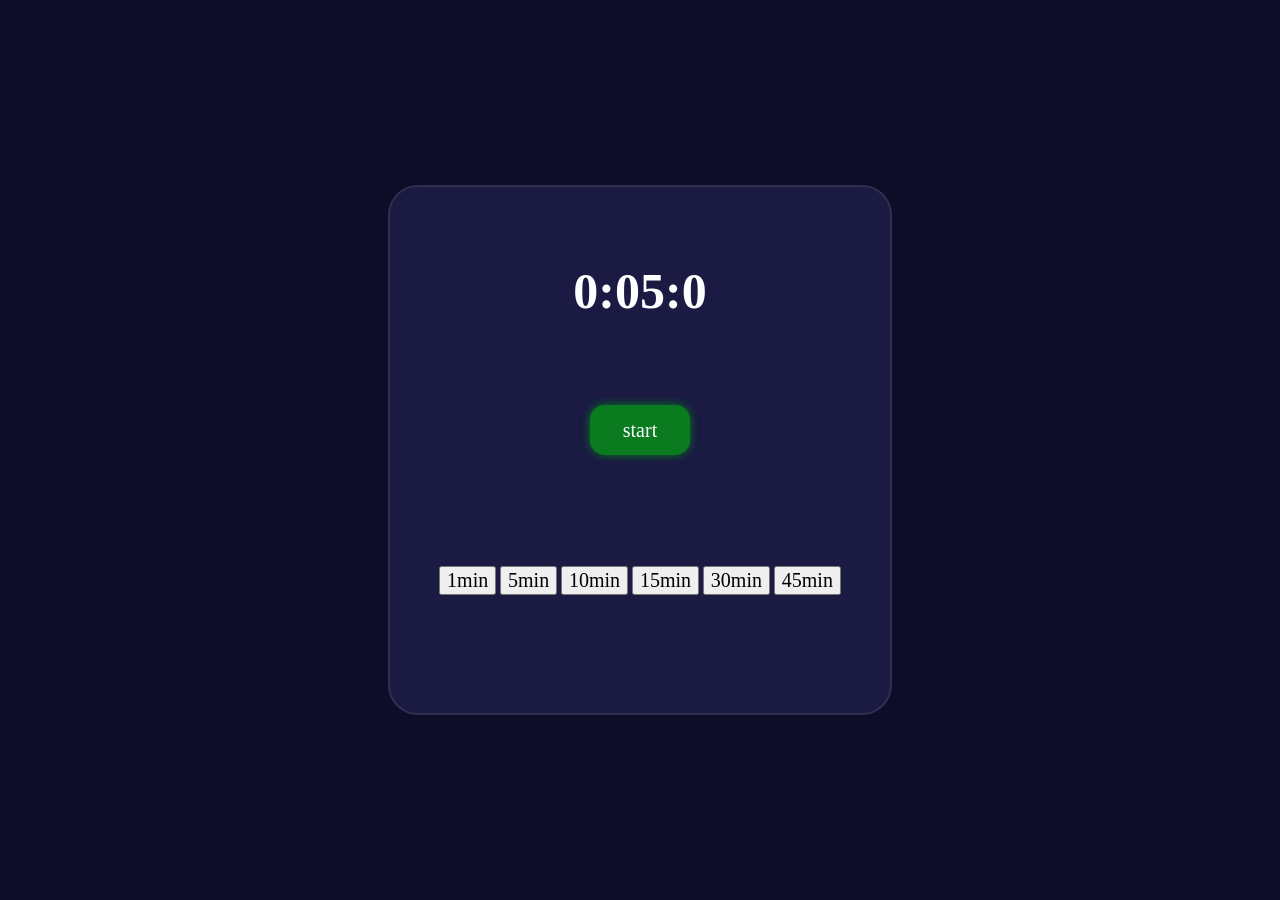
==== commit f1edd491: "adding style for the play and reset and stop buttons" ====
--- a/index.html
+++ b/index.html
@@ -14,33 +14,34 @@
     <section class="container">
 
         <div class="timer">
-
-            <div class="num">
-                <div id="h">0</div>
-                <div>hours</div>
+            <div class="top">
+                <h1 id="time">0:05:0</h1>
+                        <div class="down">
+                    <button onclick="play()" id="play"> start </button>
+                    <button class="hidden" id="reset">reset</button>
+                    
+                </div>
             </div>
 
-            <div class="num">
-                <div id="m">5</div>
-                <div>minutes</div>
+            <div class="bottom">
+        
+            
+                <div class="bottom">
+      
+                    <div class="down">
+                        <button class="down_btn"  id="reset">1min</button>
+                        <button class="down_btn"  id="reset">5min</button>
+                        <button class="down_btn"  id="reset">10min</button>
+                        <button class="down_btn"  id="reset">15min</button>
+                        <button class="down_btn"  id="reset">30min</button>
+                        <button class="down_btn"  id="reset">45min</button>
+                        
+                    </div>
+                </div>
+     
+
             </div>
 
-            <div class="num">
-                <div id="s">0</div>
-                <div>second</div>
-            </div>
-
-        <div class="btns">
-            <div class="top">
-          <button onclick="play()" id="play"> start </button>
-            <button class="hidden" id="reset">reset</button>
-            </div>
-           <div class="bottom">
-              <button onclick="play()" id="play"> start </button>
-            <button class="hidden" id="reset">reset</button>
-           </div> 
-  
-        </div>
 
         </div>
 
--- a/css/style.css
+++ b/css/style.css
@@ -3,63 +3,138 @@
      src: url(font/FiraCode-Medium.ttf);
  }
 
- :root{
-    --background-color: rgb(13, 13, 40);
-    --timer_bg : rgb(26, 26, 66);
-    --timer_border: rgb(47, 47, 81);
+ :root {
+     --background-color: rgb(13, 13, 40);
+     --timer_bg: rgb(26, 26, 66);
+     --timer_border: rgb(47, 47, 81);
  }
 
  * {
-     margin: 0 ;
+     margin: 0;
      font-family: 'FiraCode';
      font-size: 20px;
      text-align: center;
+          transition: all 400ms ease;
+
  }
 
  body {
      background-color: var(--background-color);
      height: 100vh;
- }
- 
- .container{
-    height: 100%;
-    width: 100%;
-    display: flex;
-    align-items: center;
-    justify-content: center;
-}
 
-.container .timer{
-    width: 400px;
-    height: 500px;
-    background-color: var(--timer_bg);
-    border-radius: 30px;
-    border: 2px solid var(--timer_border);
-    transition: all 400ms ease;
-}
-
-.container .timer:hover{
-    box-shadow: 0px 0px 30px var(--timer_bg);
-}
-
- .timer>div.num {
-     margin-top: 120px;
-     color: white;
-     background-color: #181818;
-     border-radius: 10px;
-     border: 3px solid grey;
-     display: inline-block;
-     padding: 10px 0;
-     width: 110px;
- }
- .hidden{
-    display: none;
  }
 
- .btns{
-    width: 200px;
+ .container {
+     height: 100%;
+     width: 100%;
+     display: flex;
+     align-items: center;
+     justify-content: center;
+ }
+
+ .container .timer {
+     width: 500px;
+     height: 500px;
+     background-color: var(--timer_bg);
+     border-radius: 30px;
+     border: 2px solid var(--timer_border);
+     display: flex;
+     flex-direction: column;
+     align-items: center;
+     justify-content: space-around;
+     padding-bottom: 2%;
+ }
+
+
+ .container .timer:hover {
+     box-shadow: 0px 0px 30px var(--timer_bg);
+ }
+
+ .container .timer .top {
+     padding-top: 15%;
+     height: 50%;
+     display: flex;
+     width: 100%;
+     align-items: center;
+     justify-content: flex-start;
+     flex-direction: column;
+     gap: 40%;
+
+ }
+
+ .container .timer .top .down button:hover {
+     transform: translateY(-5%);
+ }
+   .container .timer .top .down{
     display: flex;
-    gap: 10px;
-    align-items: center;
-    justify-content: center;
+    gap: 10%;
+   }
+ .container .timer .top .down button#play {
+     width: 100px;
+     height: 50px;
+     border-radius: 15px;
+     border: 0;
+     background-color: rgb(10, 123, 31);
+     color: white;
+     box-shadow: 0px 0px 10px rgb(10, 123, 31);
+     cursor: pointer;
+ }
+
+  .container .timer .top .down button#stop{
+         width: 100px;
+     height: 50px;
+     border-radius: 15px;
+     border: 0;
+     background-color: rgb(123, 10, 31);
+     color: white;
+     box-shadow: 0px 0px 10px rgb(123, 10, 31);
+     cursor: pointer;
+  }
+
+   .container .timer .top .down button#reset{
+             width: 100px;
+     height: 50px;
+     border-radius: 15px;
+     border: 0;
+     background-color: rgb(180, 163, 13);
+     color: white;
+     box-shadow: 0px 0px 10px rgb(184, 167, 10);
+     cursor: pointer;
+   }
+
+
+ .container .timer .bottom {
+     height: 50%;
+     display: flex;
+     width: 100%;
+     align-items: center;
+     justify-content: center;
+     flex-direction: column;
+     gap: 10%;
+ }
+
+ .container .timer .top h1 {
+     font-size: 50px;
+     color: white;
+ }
+
+ .container .timer .bottom .up {
+     display: flex;
+     align-items: center;
+     justify-content: center;
+     gap: 30px;
+     flex-wrap: wrap;
+     height: 50%;
+ }
+
+ .container .timer .bottom .down {
+     display: flex;
+     gap: 1%;
+     align-items: center;
+     justify-content: center;
+     height: 50%;
+ }
+
+ .hidden {
+     display: none;
  }
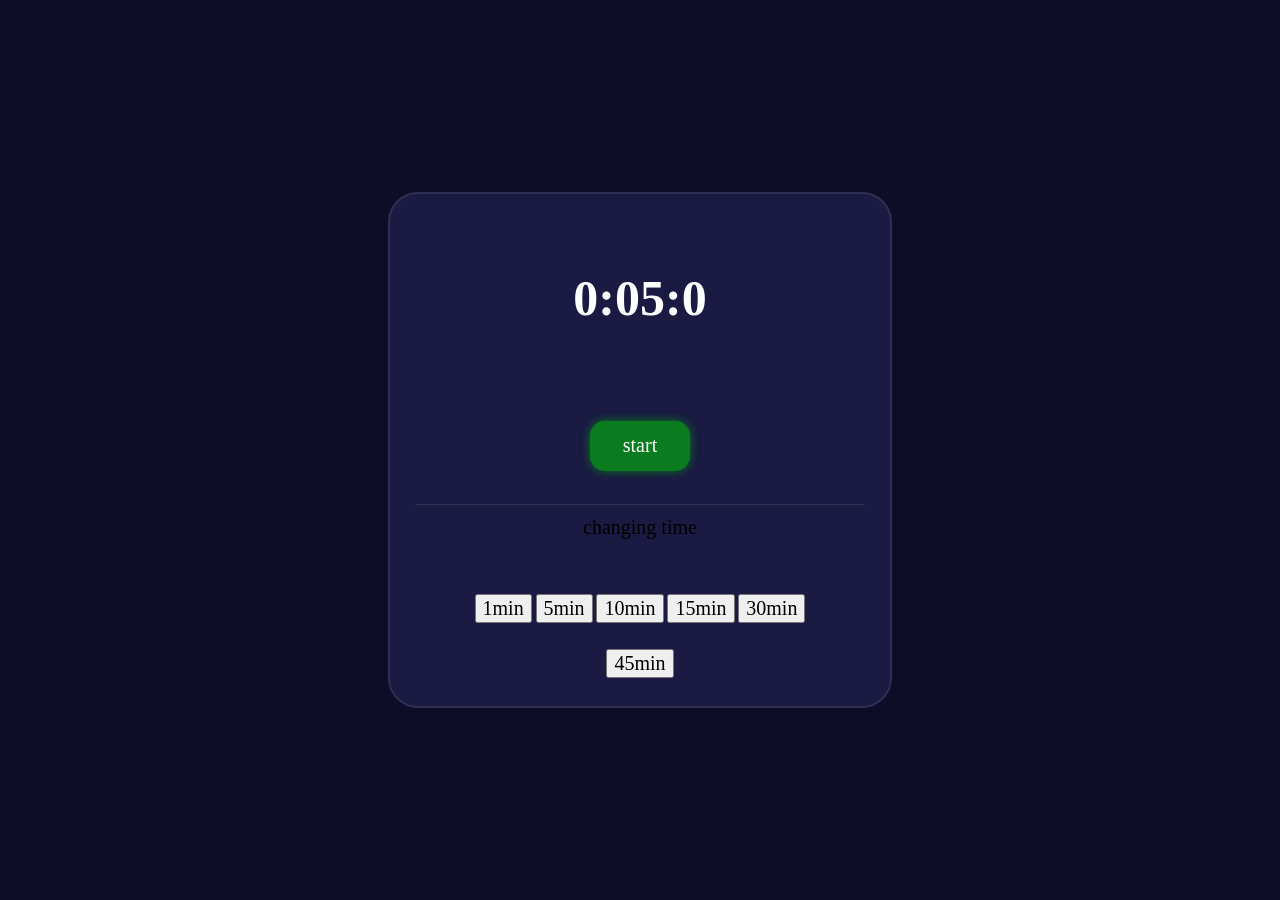
==== commit 834428af: "fixing bugs in html and css" ====
--- a/index.html
+++ b/index.html
@@ -16,33 +16,24 @@
         <div class="timer">
             <div class="top">
                 <h1 id="time">0:05:0</h1>
-                        <div class="down">
+                <div class="down">
                     <button onclick="play()" id="play"> start </button>
                     <button class="hidden" id="reset">reset</button>
-                    
+
                 </div>
             </div>
 
             <div class="bottom">
-        
-            
-                <div class="bottom">
-      
-                    <div class="down">
-                        <button class="down_btn"  id="reset">1min</button>
-                        <button class="down_btn"  id="reset">5min</button>
-                        <button class="down_btn"  id="reset">10min</button>
-                        <button class="down_btn"  id="reset">15min</button>
-                        <button class="down_btn"  id="reset">30min</button>
-                        <button class="down_btn"  id="reset">45min</button>
-                        
-                    </div>
+                <p>changing time</p>
+                <div class="down">
+                    <button class="down_btn" id="reset">1min</button>
+                    <button class="down_btn" id="reset">5min</button>
+                    <button class="down_btn" id="reset">10min</button>
+                    <button class="down_btn" id="reset">15min</button>
+                    <button class="down_btn" id="reset">30min</button>
+                    <button class="down_btn" id="reset">45min</button>
                 </div>
-     
-
             </div>
-
-
         </div>
 
     </section>
--- a/css/style.css
+++ b/css/style.css
@@ -14,7 +14,7 @@
      font-family: 'FiraCode';
      font-size: 20px;
      text-align: center;
-          transition: all 400ms ease;
+     transition: all 400ms ease;
 
  }
 
@@ -42,7 +42,7 @@
      flex-direction: column;
      align-items: center;
      justify-content: space-around;
-     padding-bottom: 2%;
+     padding-bottom: 1%;
  }
 
 
@@ -65,42 +65,35 @@
  .container .timer .top .down button:hover {
      transform: translateY(-5%);
  }
-   .container .timer .top .down{
-    display: flex;
-    gap: 10%;
-   }
- .container .timer .top .down button#play {
-     width: 100px;
-     height: 50px;
-     border-radius: 15px;
-     border: 0;
-     background-color: rgb(10, 123, 31);
-     color: white;
-     box-shadow: 0px 0px 10px rgb(10, 123, 31);
-     cursor: pointer;
- }
 
-  .container .timer .top .down button#stop{
+ .container .timer .top .down button {
          width: 100px;
      height: 50px;
      border-radius: 15px;
      border: 0;
+     color: white;
+     cursor: pointer;
+ }
+
+ .container .timer .top .down {
+     display: flex;
+     gap: 10%;
+ }
+
+ .container .timer .top .down button#play {
+     background-color: rgb(10, 123, 31);
+     box-shadow: 0px 0px 10px rgb(10, 123, 31);
+ }
+
+ .container .timer .top .down button#stop {
      background-color: rgb(123, 10, 31);
-     color: white;
      box-shadow: 0px 0px 10px rgb(123, 10, 31);
-     cursor: pointer;
-  }
+ }
 
-   .container .timer .top .down button#reset{
-             width: 100px;
-     height: 50px;
-     border-radius: 15px;
-     border: 0;
+ .container .timer .top .down button#reset {
      background-color: rgb(180, 163, 13);
-     color: white;
      box-shadow: 0px 0px 10px rgb(184, 167, 10);
-     cursor: pointer;
-   }
+ }
 
 
  .container .timer .bottom {
@@ -118,23 +111,32 @@
      color: white;
  }
 
- .container .timer .bottom .up {
+ .container .timer .bottom {
      display: flex;
      align-items: center;
      justify-content: center;
      gap: 30px;
      flex-wrap: wrap;
-     height: 50%;
+     height: 40%;
+          width: 90%;
+     border-top:.5px solid var(--timer_border) ;
+     
  }
 
  .container .timer .bottom .down {
      display: flex;
      gap: 1%;
-     align-items: center;
+
+     align-items: flex-end;
      justify-content: center;
-     height: 50%;
+     height: 60%;
+     flex-wrap: wrap;
+     justify-self: flex-end;
+     box-sizing: border-box;
+     padding-bottom: 1%;
+     
  }
 
  .hidden {
      display: none;
- }+ }
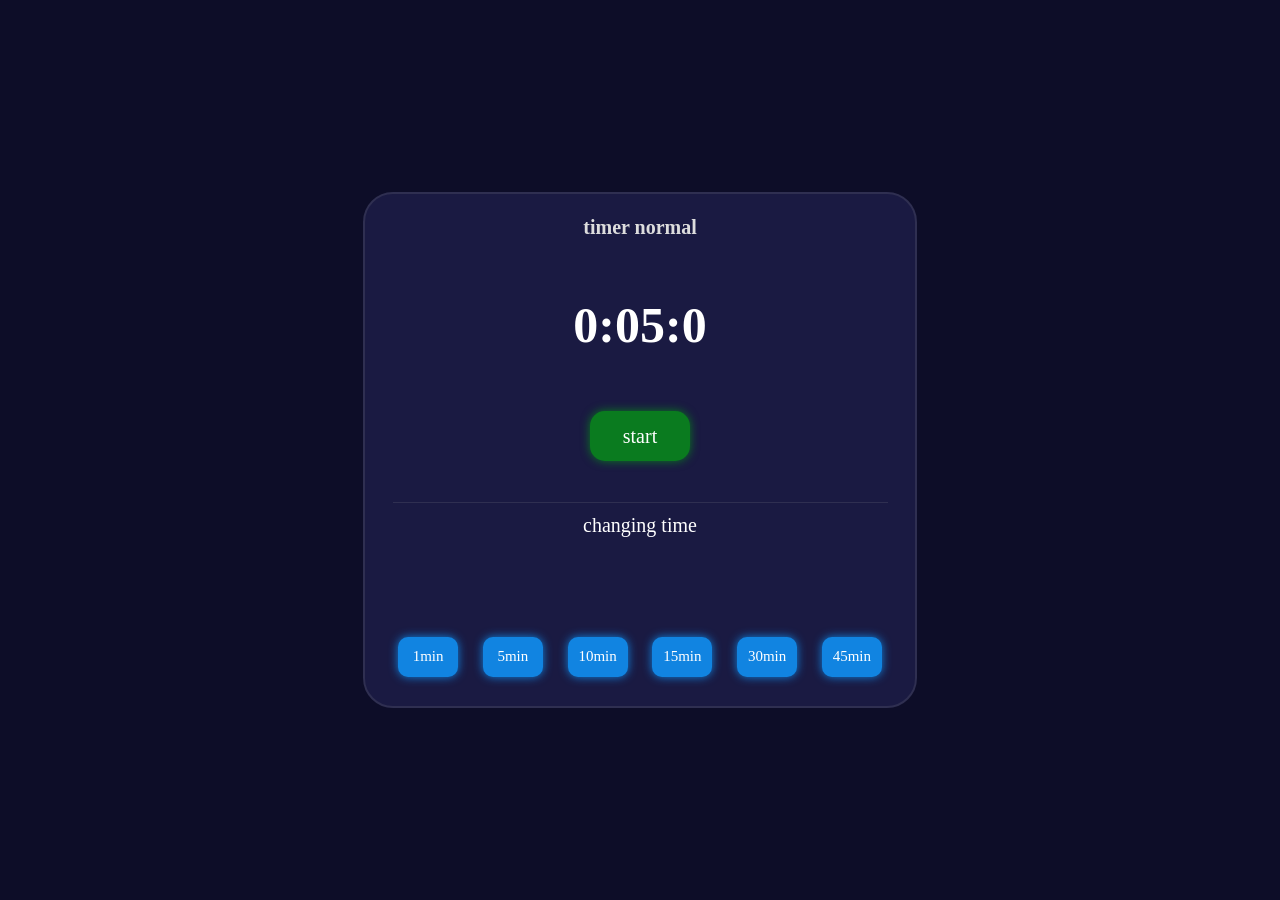
==== commit 3408fc44: "now the change time btns are working" ====
--- a/index.html
+++ b/index.html
@@ -15,6 +15,7 @@
 
         <div class="timer">
             <div class="top">
+                <h3>timer normal</h3>
                 <h1 id="time">0:05:0</h1>
                 <div class="down">
                     <button onclick="play()" id="play"> start </button>
@@ -26,12 +27,12 @@
             <div class="bottom">
                 <p>changing time</p>
                 <div class="down">
-                    <button class="down_btn" id="reset">1min</button>
-                    <button class="down_btn" id="reset">5min</button>
-                    <button class="down_btn" id="reset">10min</button>
-                    <button class="down_btn" id="reset">15min</button>
-                    <button class="down_btn" id="reset">30min</button>
-                    <button class="down_btn" id="reset">45min</button>
+                    <button class="down_btn" id="1">1min</button>
+                    <button class="down_btn" id="5">5min</button>
+                    <button class="down_btn" id="10">10min</button>
+                    <button class="down_btn" id="15">15min</button>
+                    <button class="down_btn" id="30">30min</button>
+                    <button class="down_btn" id="45">45min</button>
                 </div>
             </div>
         </div>
--- a/css/style.css
+++ b/css/style.css
@@ -33,7 +33,7 @@
  }
 
  .container .timer {
-     width: 500px;
+     width: 550px;
      height: 500px;
      background-color: var(--timer_bg);
      border-radius: 30px;
@@ -51,16 +51,20 @@
  }
 
  .container .timer .top {
-     padding-top: 15%;
-     height: 50%;
+     padding-top: 4%;
+     height: 60%;
      display: flex;
      width: 100%;
      align-items: center;
      justify-content: flex-start;
      flex-direction: column;
-     gap: 40%;
+     gap: 20%;
 
  }
+
+  .container .timer .top h3{
+    color: rgb(221, 221, 221);
+  }
 
  .container .timer .top .down button:hover {
      transform: translateY(-5%);
@@ -97,7 +101,7 @@
 
 
  .container .timer .bottom {
-     height: 50%;
+     height: 40%;
      display: flex;
      width: 100%;
      align-items: center;
@@ -122,10 +126,13 @@
      border-top:.5px solid var(--timer_border) ;
      
  }
+  .container .timer .bottom  p {
+    color: white;
+ }
 
  .container .timer .bottom .down {
      display: flex;
-     gap: 1%;
+     gap: 5%;
 
      align-items: flex-end;
      justify-content: center;
@@ -134,8 +141,25 @@
      justify-self: flex-end;
      box-sizing: border-box;
      padding-bottom: 1%;
+     width: 100%;
      
  }
+
+  .container .timer .bottom .down button{
+    width: 60px;
+     height: 40px;
+     border-radius: 10px;
+     font-size: 15px;
+     border: 0;
+     color: white;
+     cursor: pointer;
+     background-color: rgb(17, 132, 225);
+     box-shadow: 0px 0px 10px rgb(17, 132, 225);
+  }
+
+  .container .timer .bottom .down button:hover{
+    transform: translateY(-5%);
+  }
 
  .hidden {
      display: none;
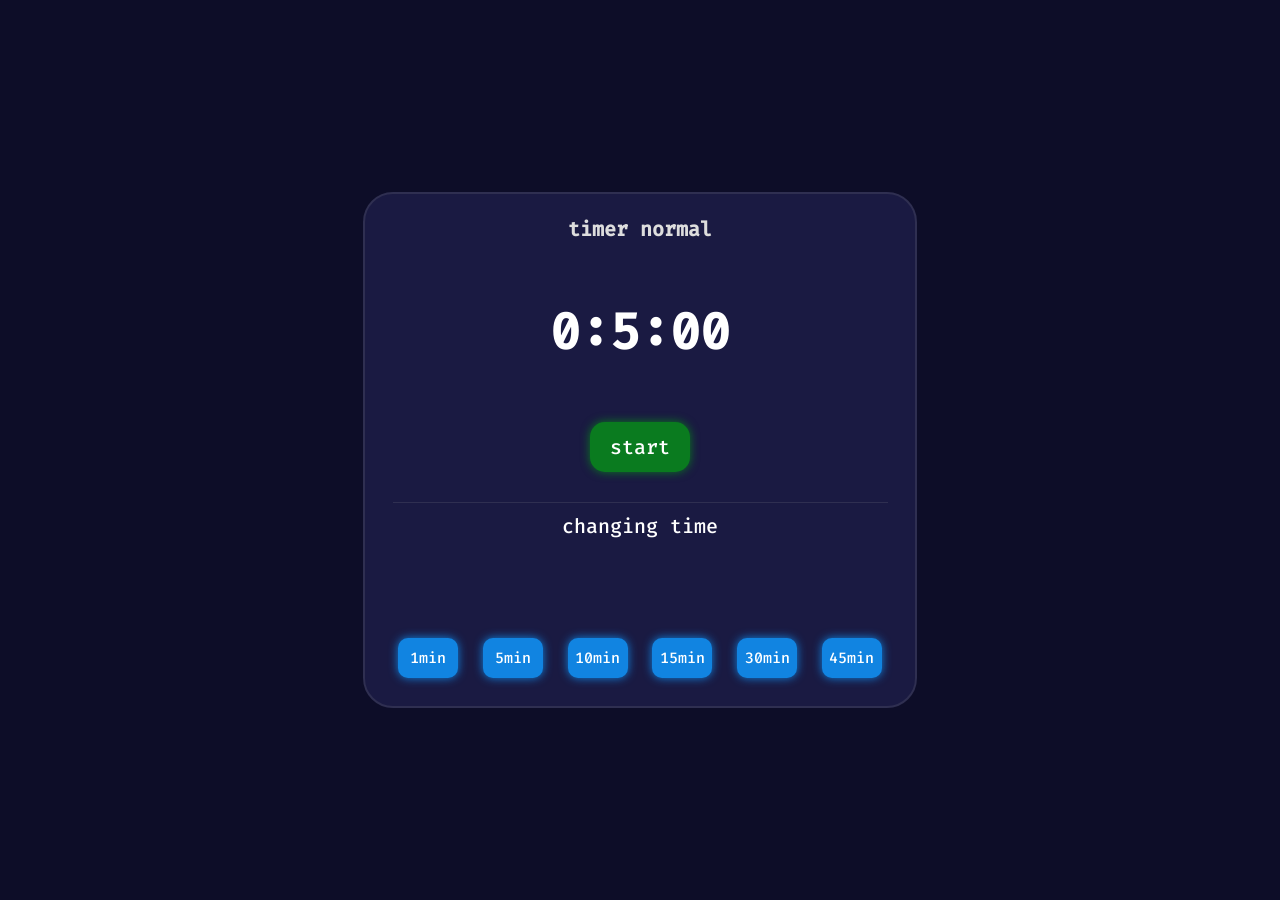
==== commit 684a43c1: "finidhing conflict" ====
--- a/index.html
+++ b/index.html
@@ -16,7 +16,7 @@
         <div class="timer">
             <div class="top">
                 <h3>timer normal</h3>
-                <h1 id="time">0:05:0</h1>
+                <h1 id="time">0:5:00</h1>
                 <div class="down">
                     <button onclick="play()" id="play"> start </button>
                     <button class="hidden" id="reset">reset</button>
--- a/css/style.css
+++ b/css/style.css
@@ -47,7 +47,7 @@
 
 
  .container .timer:hover {
-     box-shadow: 0px 0px 30px var(--timer_bg);
+     box-shadow: 0px 0px 30px var(--timer_border);
  }
 
  .container .timer .top {
@@ -62,16 +62,16 @@
 
  }
 
-  .container .timer .top h3{
-    color: rgb(221, 221, 221);
-  }
+ .container .timer .top h3 {
+     color: rgb(221, 221, 221);
+ }
 
  .container .timer .top .down button:hover {
      transform: translateY(-5%);
  }
 
  .container .timer .top .down button {
-         width: 100px;
+     width: 100px;
      height: 50px;
      border-radius: 15px;
      border: 0;
@@ -122,18 +122,18 @@
      gap: 30px;
      flex-wrap: wrap;
      height: 40%;
-          width: 90%;
-     border-top:.5px solid var(--timer_border) ;
-     
+     width: 90%;
+     border-top: .5px solid var(--timer_border);
+
  }
-  .container .timer .bottom  p {
-    color: white;
+
+ .container .timer .bottom p {
+     color: white;
  }
 
  .container .timer .bottom .down {
      display: flex;
      gap: 5%;
-
      align-items: flex-end;
      justify-content: center;
      height: 60%;
@@ -142,11 +142,11 @@
      box-sizing: border-box;
      padding-bottom: 1%;
      width: 100%;
-     
+
  }
 
-  .container .timer .bottom .down button{
-    width: 60px;
+ .container .timer .bottom .down button {
+     width: 60px;
      height: 40px;
      border-radius: 10px;
      font-size: 15px;
@@ -155,12 +155,12 @@
      cursor: pointer;
      background-color: rgb(17, 132, 225);
      box-shadow: 0px 0px 10px rgb(17, 132, 225);
-  }
+ }
 
-  .container .timer .bottom .down button:hover{
-    transform: translateY(-5%);
-  }
+ .container .timer .bottom .down button:hover {
+     transform: translateY(-5%);
+ }
 
  .hidden {
      display: none;
- }
+ }
